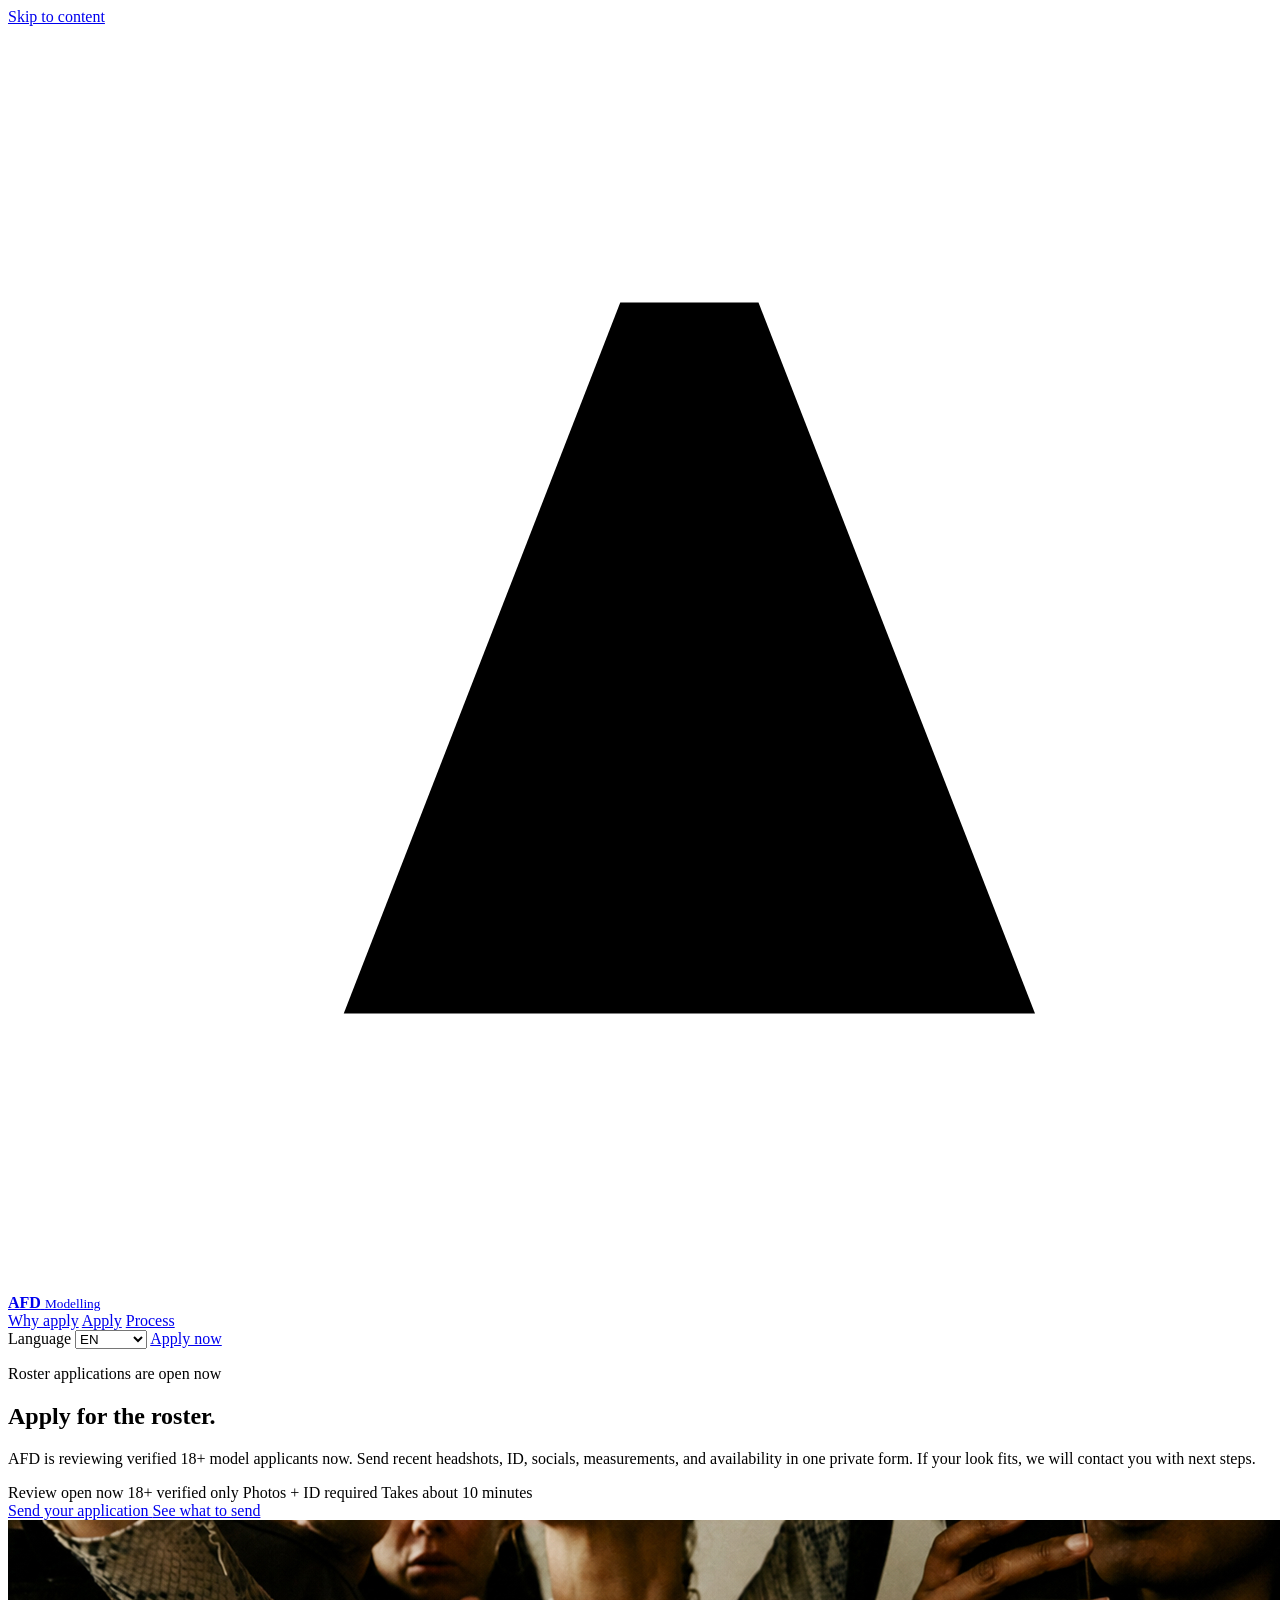
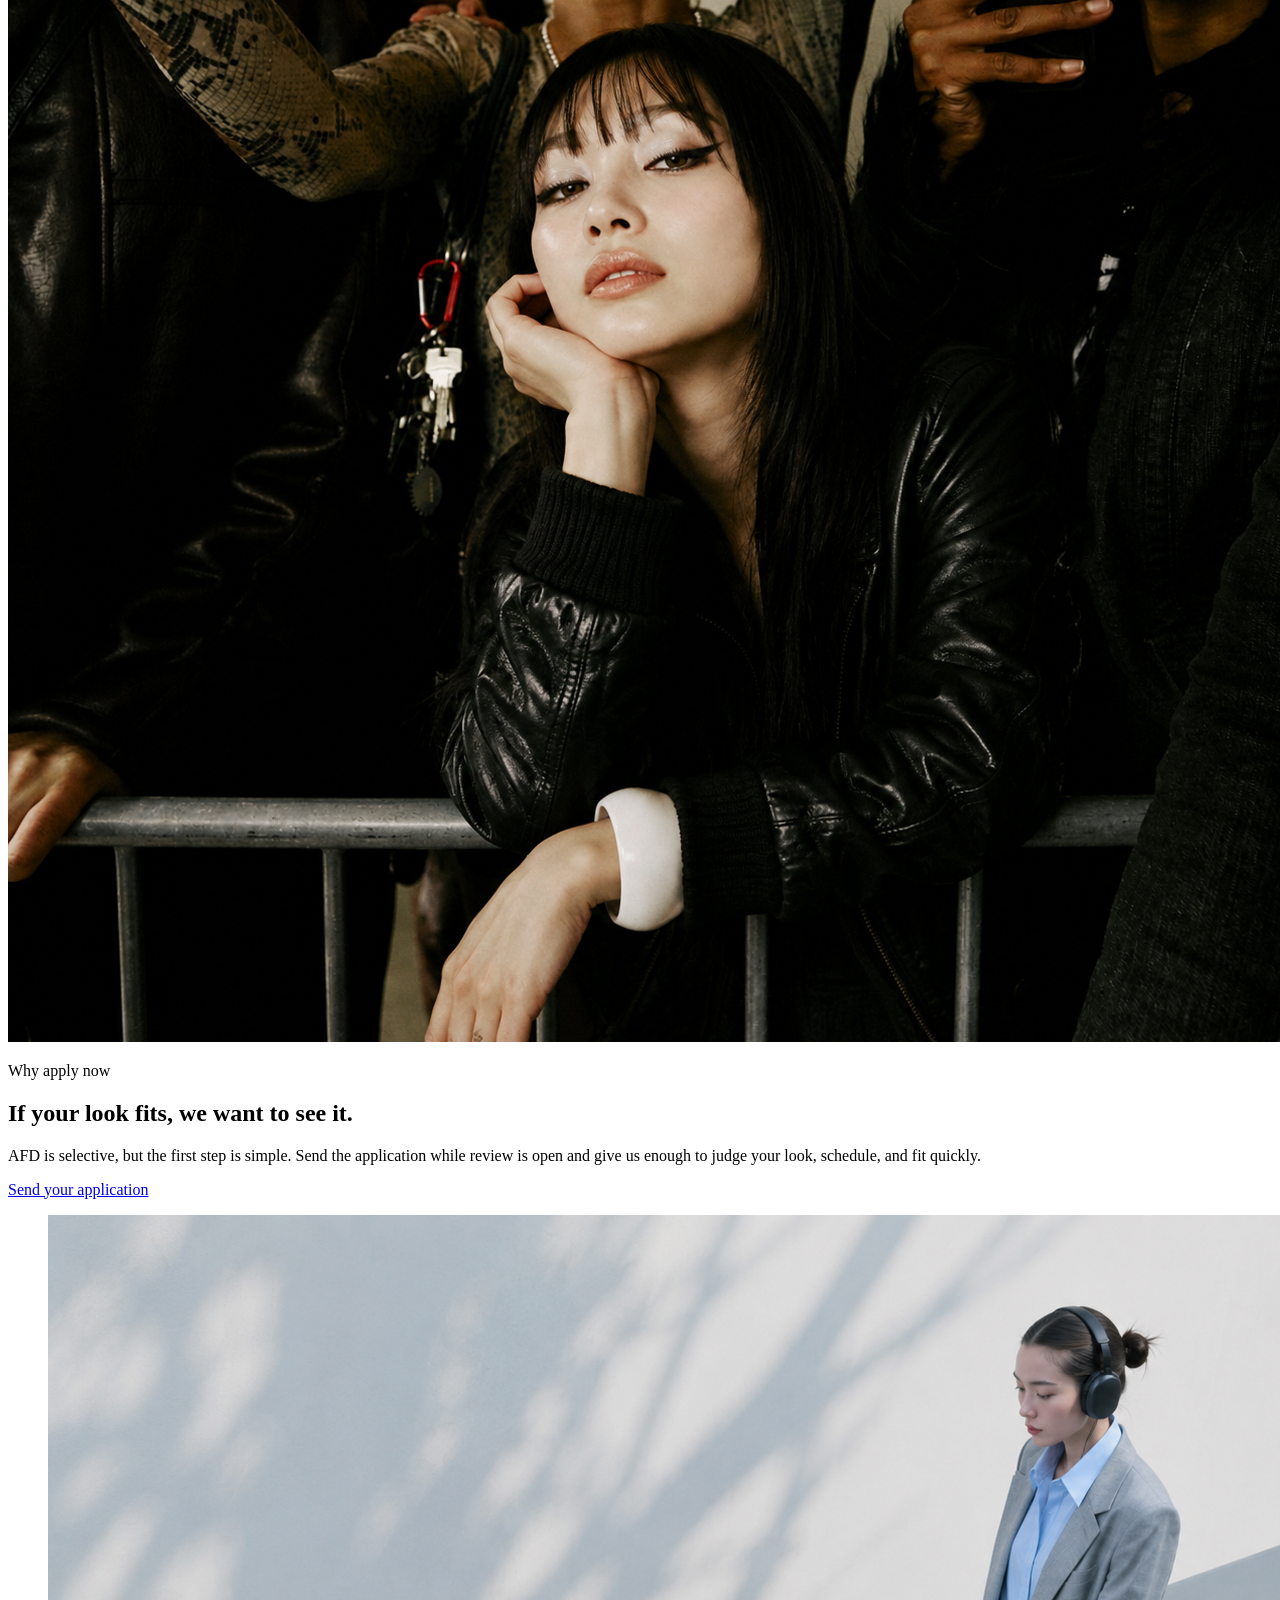
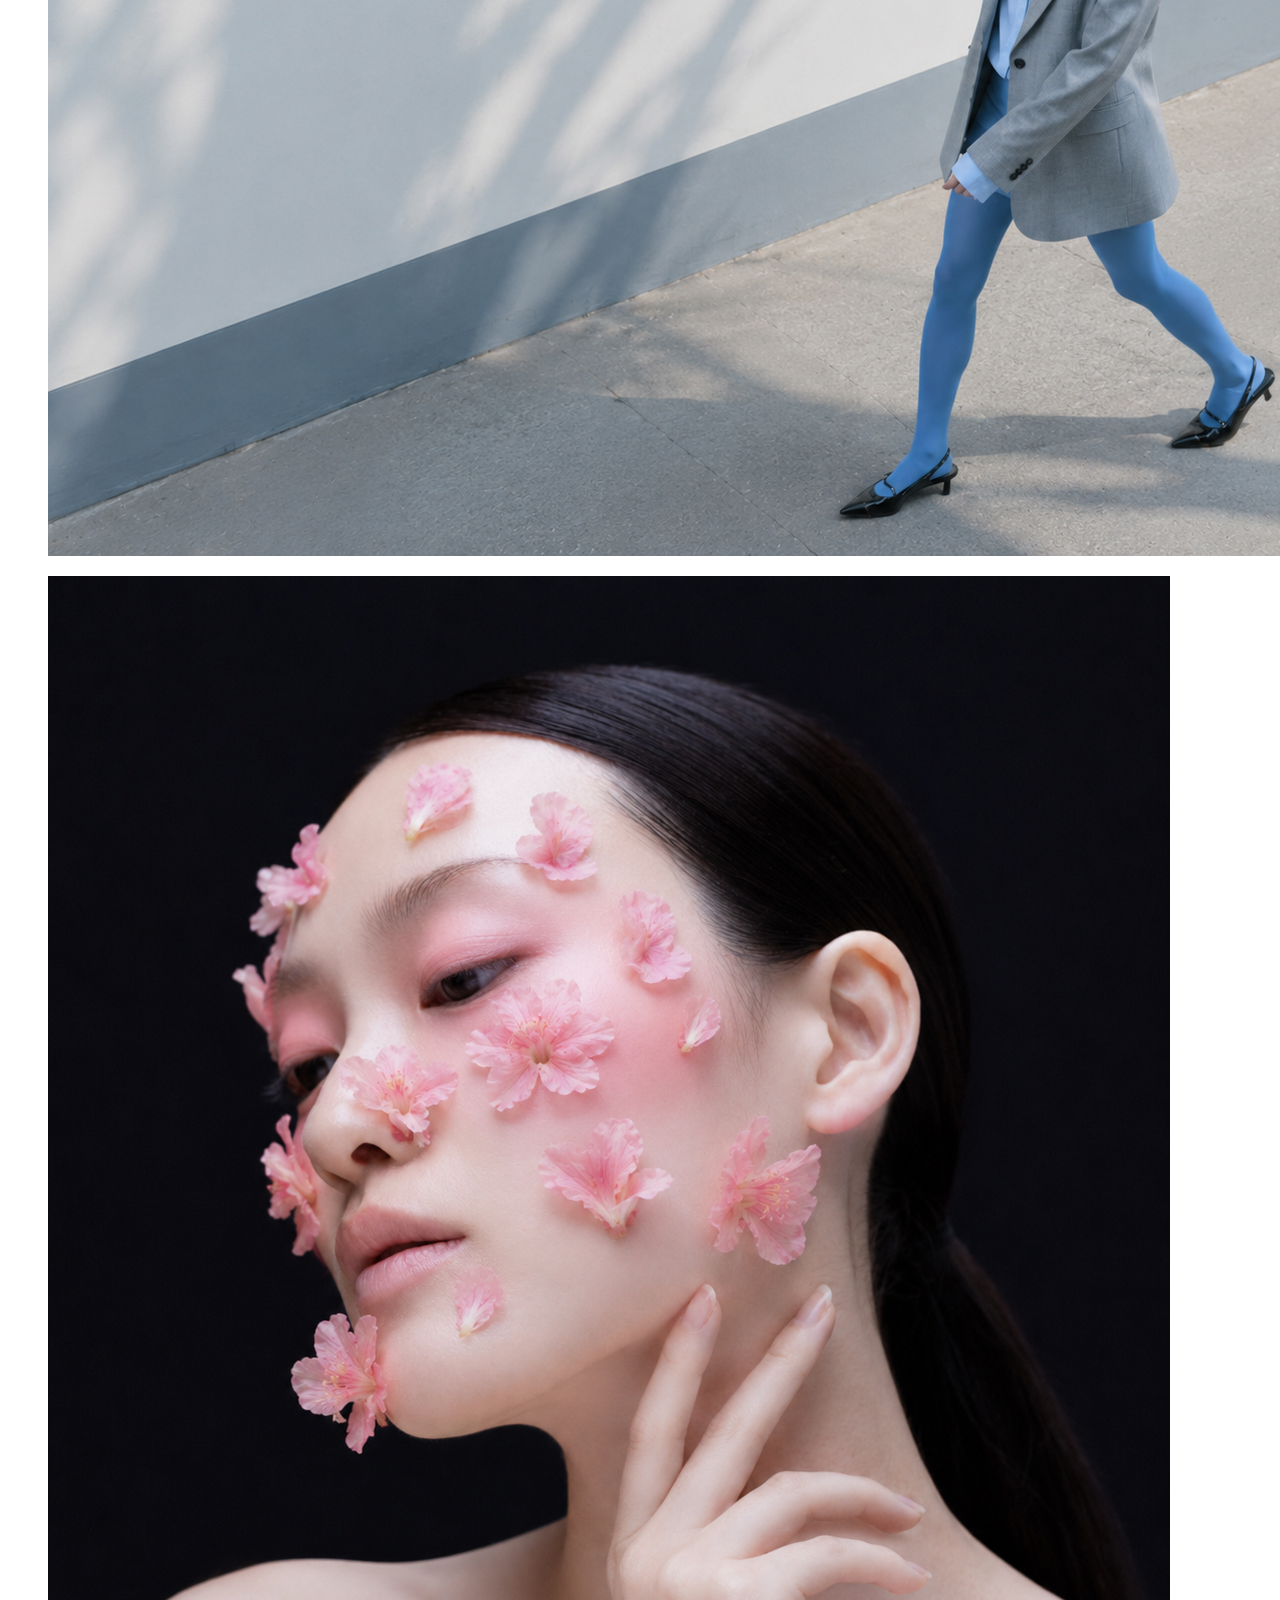
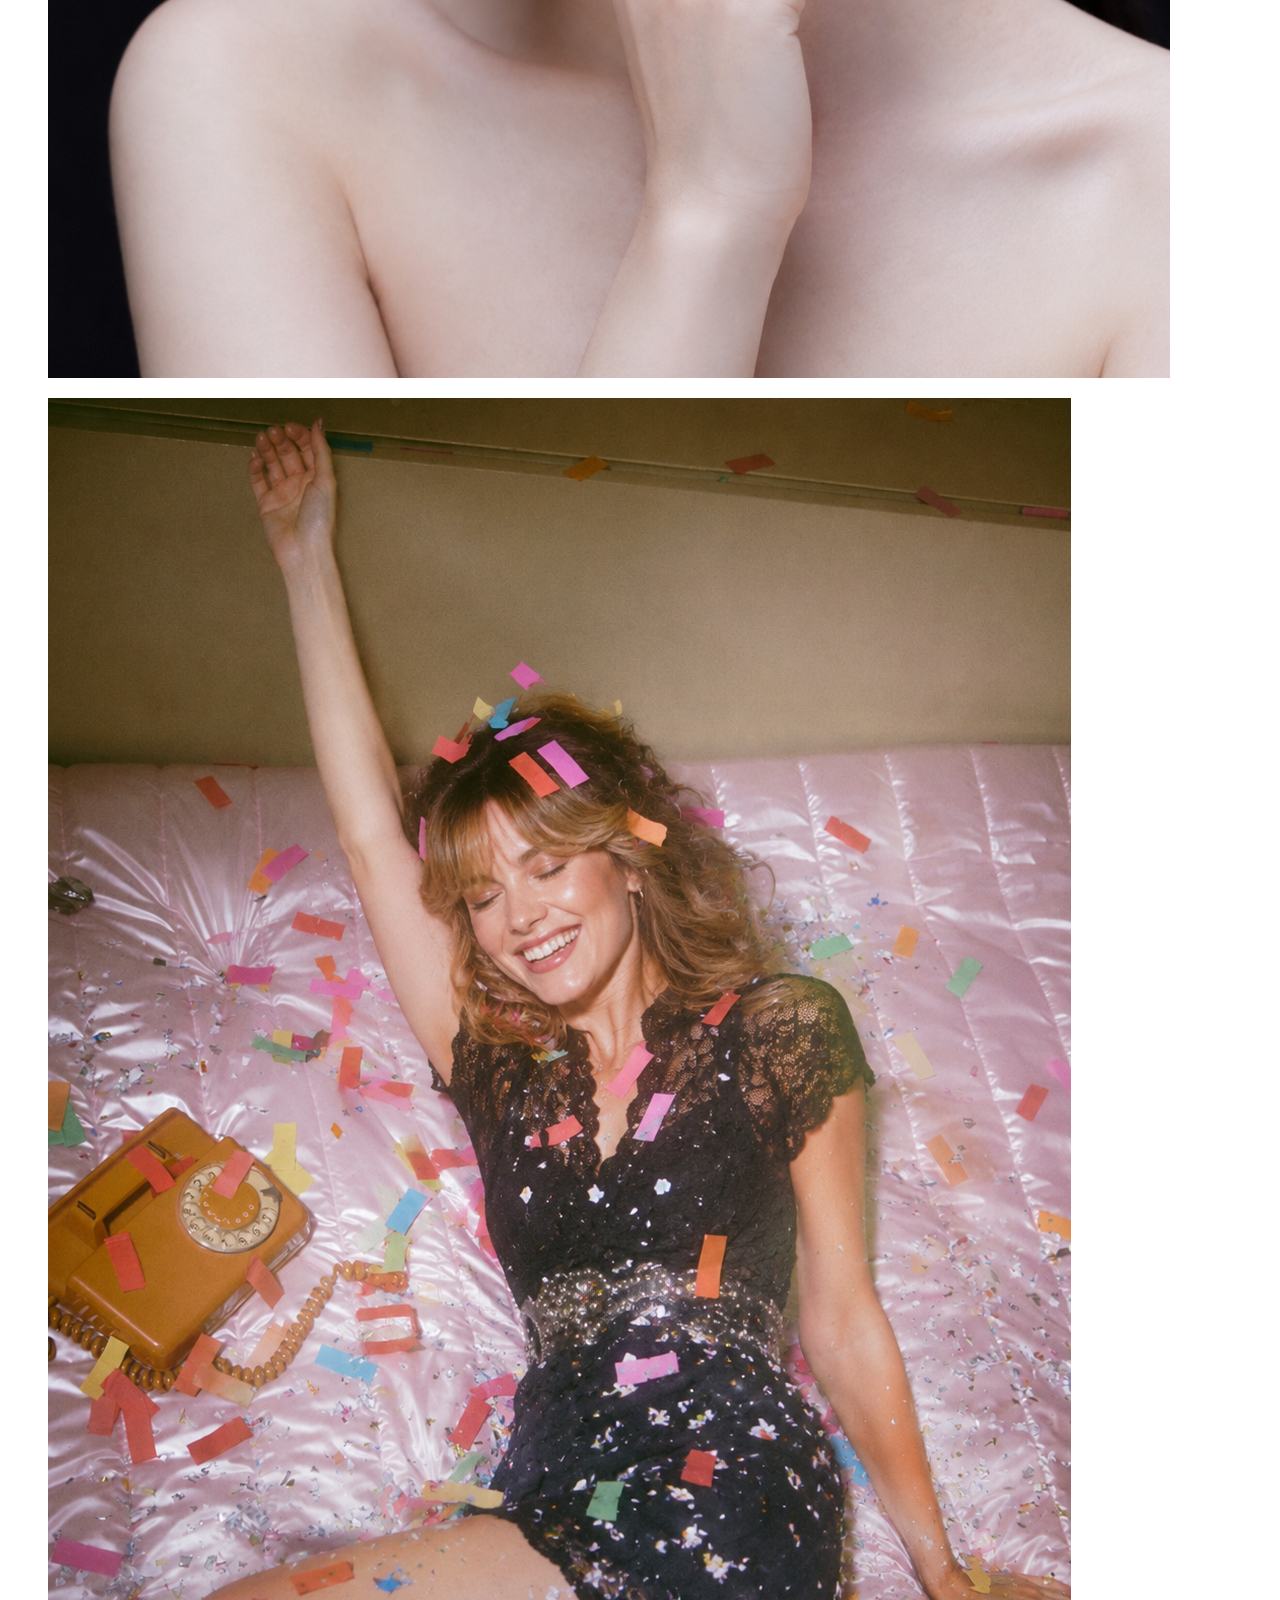
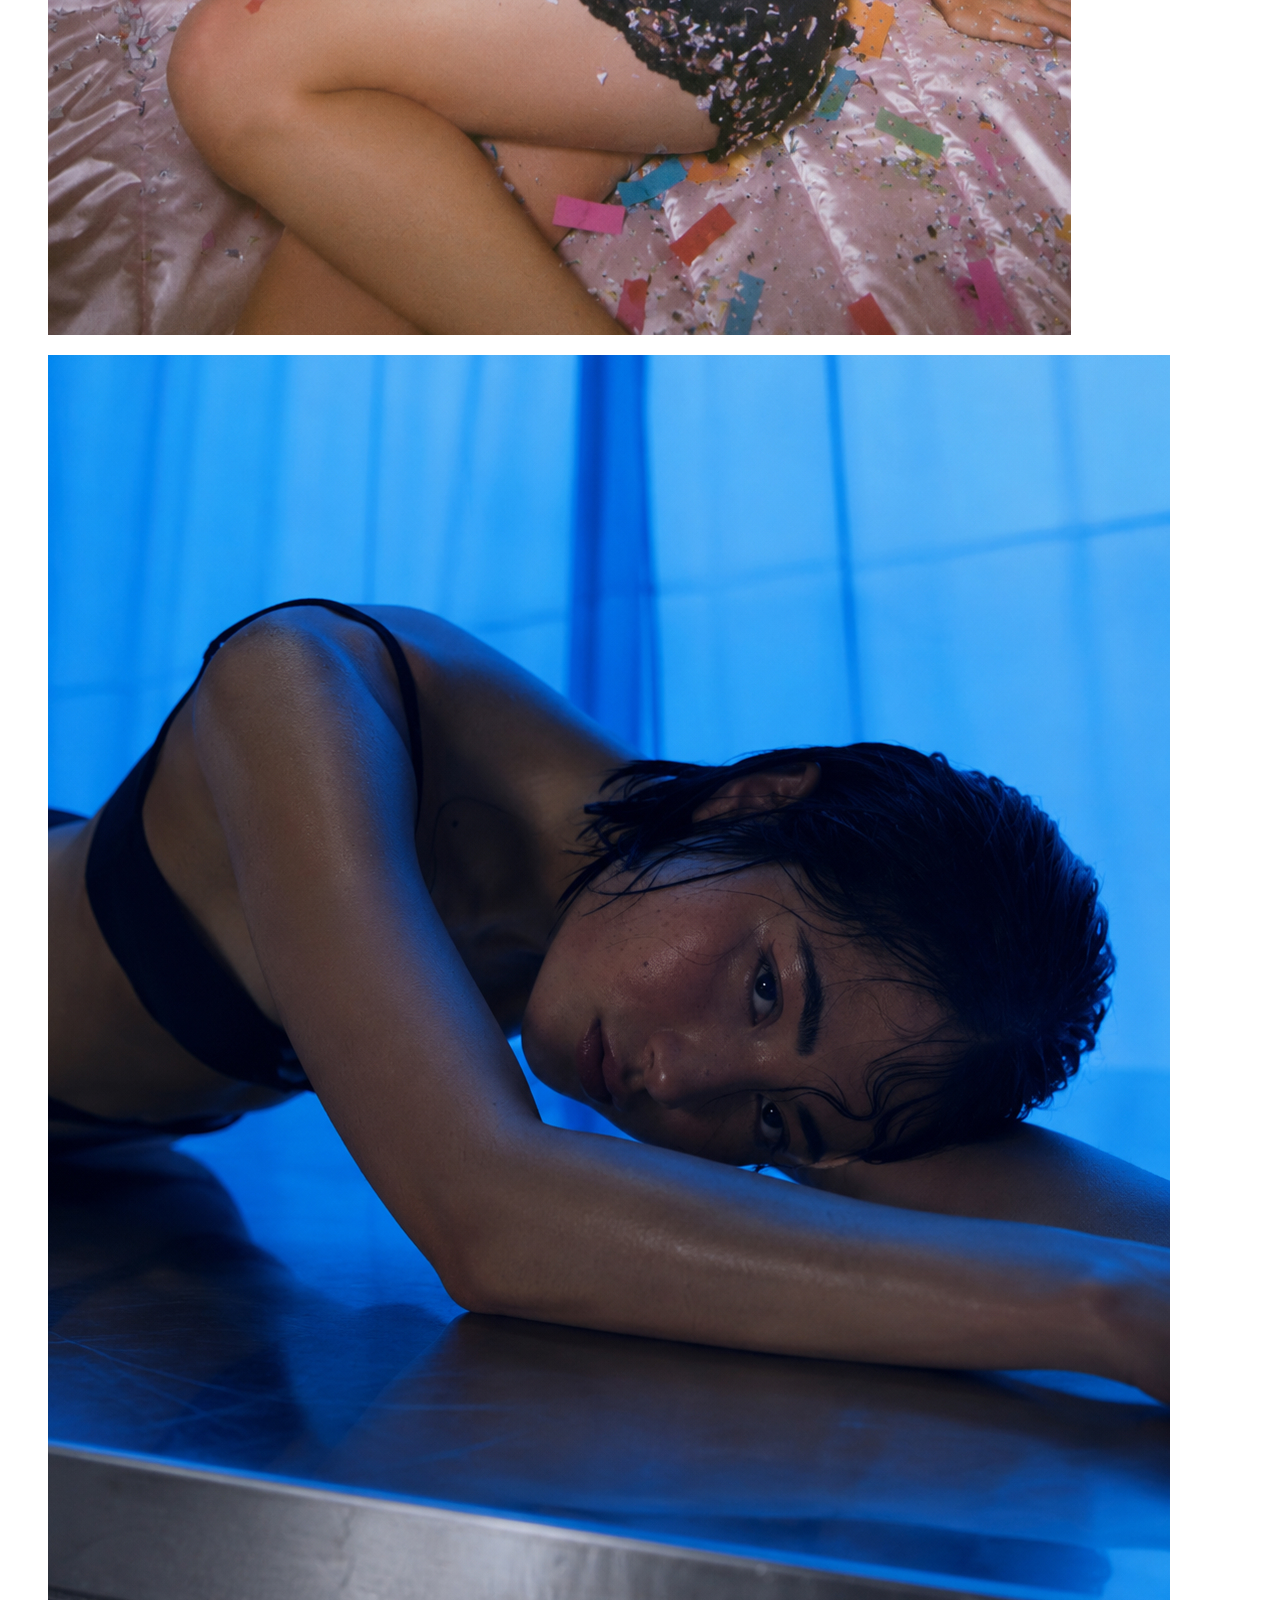
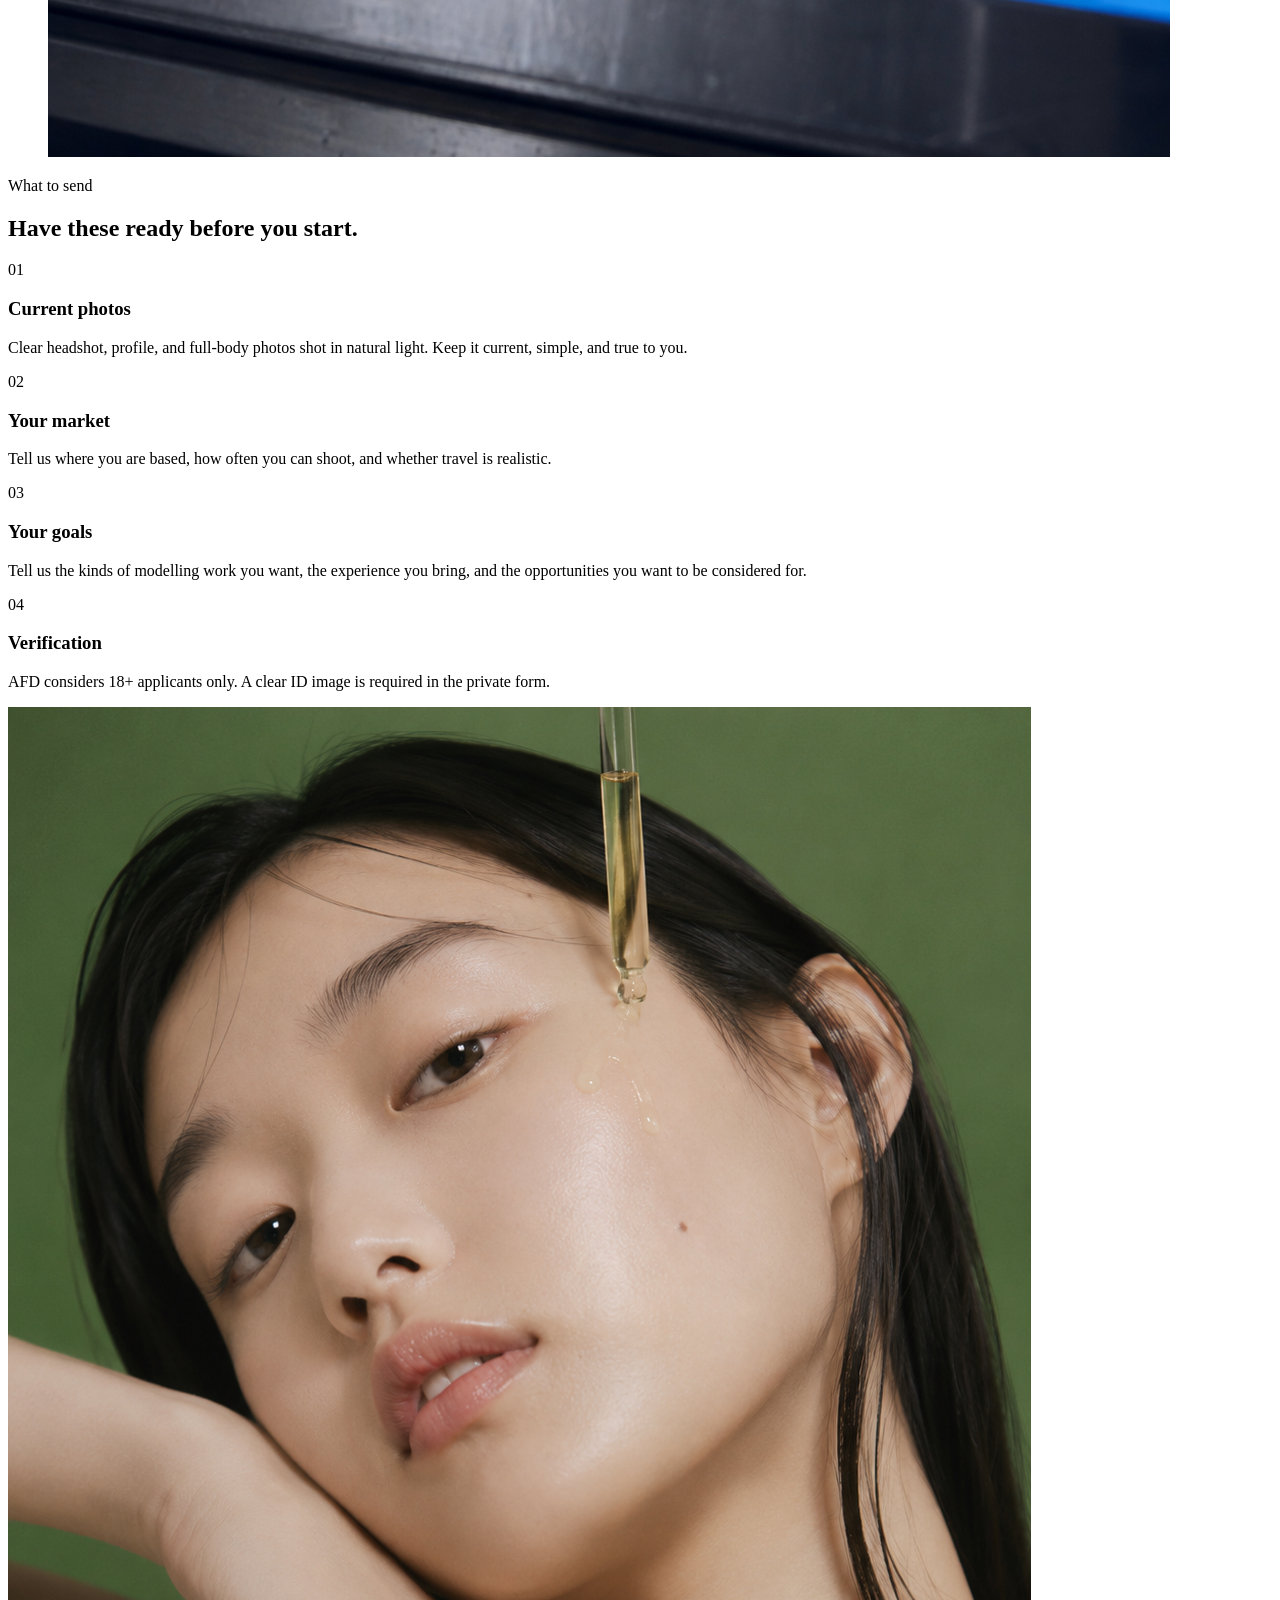
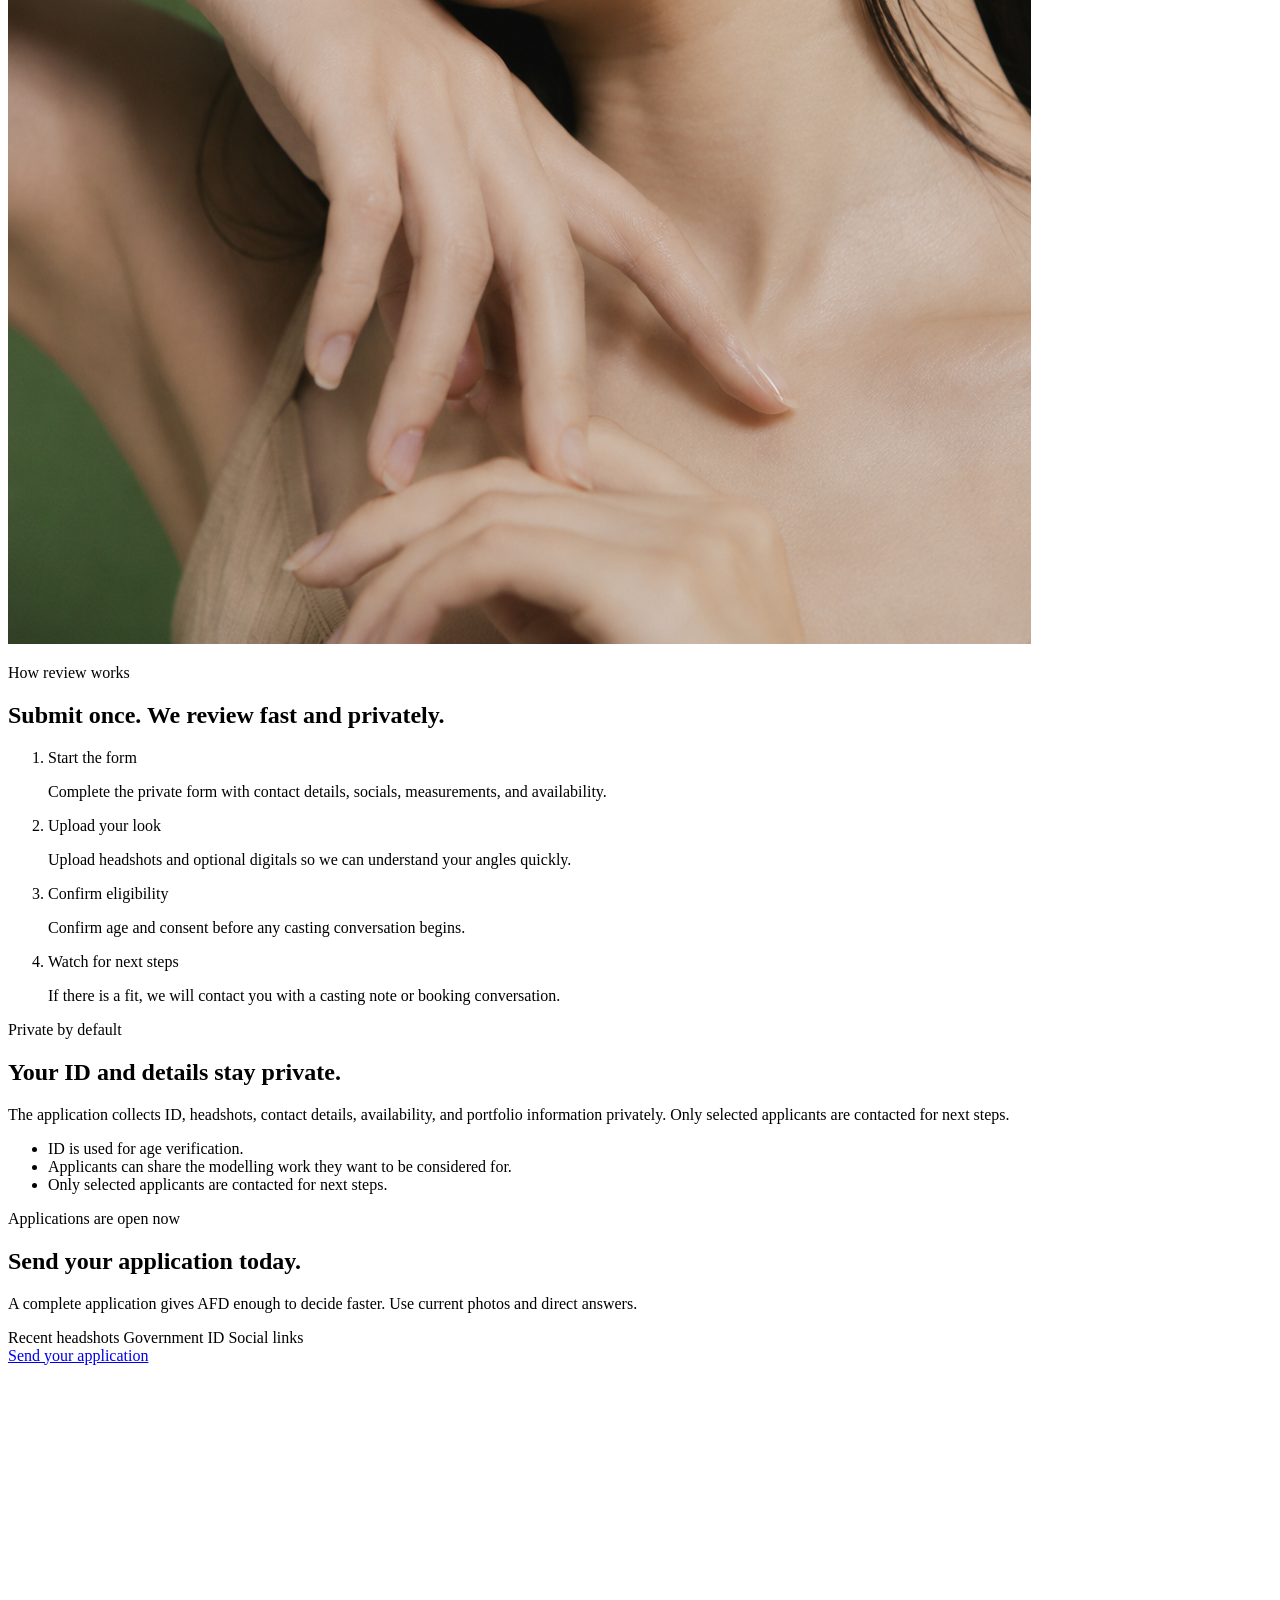
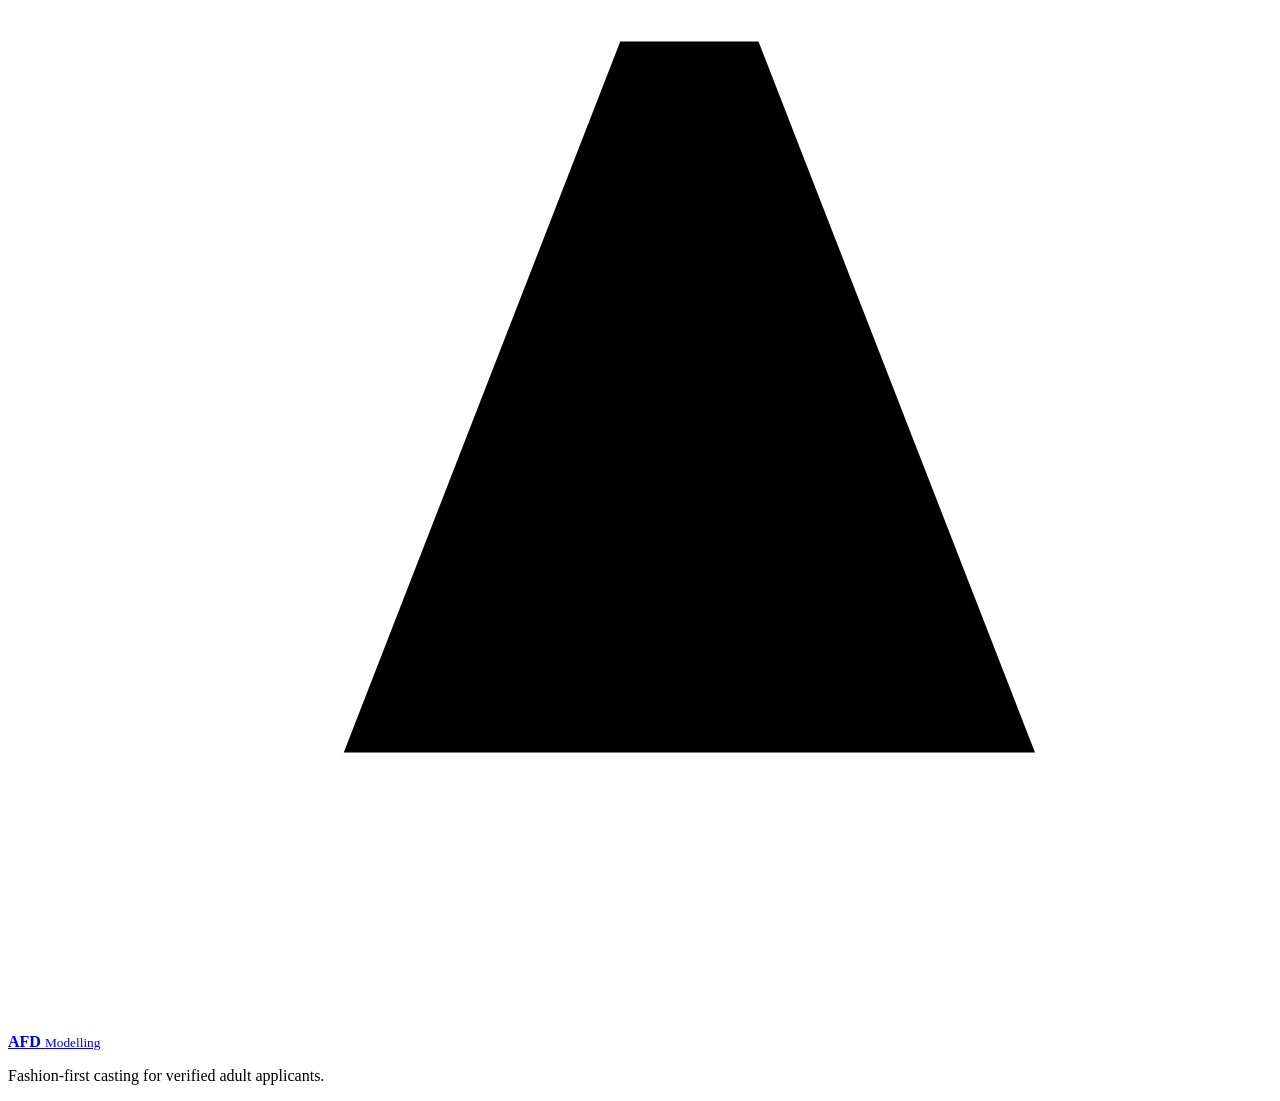
==== index.html @ efc9f982 "Add index.html" ====
<!doctype html>
<html lang="en">
  <head>
    <meta charset="utf-8" />
    <meta name="viewport" content="width=device-width, initial-scale=1" />
    <title>AFD Modelling | Apply Now</title>
    <meta
      name="description"
      content="Apply to AFD Modelling while roster review is open for verified 18+ model applicants."
    />
    <meta property="og:title" content="AFD Modelling | Apply Now" />
    <meta
      property="og:description"
      content="Send recent photos, ID verification, socials, measurements, and availability in one private application."
    />
    <meta property="og:type" content="website" />
    <link rel="preconnect" href="https://fonts.googleapis.com" />
    <link rel="preconnect" href="https://fonts.gstatic.com" crossorigin />
    <link
      href="https://fonts.googleapis.com/css2?family=Bodoni+Moda:opsz,wght@6..96,500;6..96,600&family=Manrope:wght@400;500;600;700&display=swap"
      rel="stylesheet"
    />
    <link rel="stylesheet" href="styles.css?v=no-language-flag" />
  </head>
  <body>
    <a class="skip-link" href="#main" data-i18n="skip">Skip to content</a>

    <header class="site-header" aria-label="Primary navigation" data-i18n-attr="aria-label:ariaPrimary">
      <nav class="nav-shell">
        <a class="brand" href="#main" aria-label="AFD Modelling home" data-i18n-attr="aria-label:ariaHome">
          <svg class="brand-mark" viewBox="0 0 64 64" aria-hidden="true">
            <path d="M17 50 31 14h7l14 36" />
            <path d="M24 34h21" />
            <path d="M15 55h39" />
          </svg>
          <span>
            <strong>AFD</strong>
            <small>Modelling</small>
          </span>
        </a>

        <div class="nav-links" aria-label="Page sections" data-i18n-attr="aria-label:ariaSections">
          <a href="#point-of-view" data-i18n="navPoint">Why apply</a>
          <a href="#standards" data-i18n="navStandards">Apply</a>
          <a href="#process" data-i18n="navProcess">Process</a>
        </div>

        <div class="nav-actions">
          <label class="language-control">
            <span data-i18n="languageLabel">Language</span>
            <select id="language-select" aria-label="Select language" data-i18n-attr="aria-label:languageAria">
              <option value="en">EN</option>
              <option value="th">ไทย</option>
              <option value="tl">Filipino</option>
              <option value="km">ខ្មែរ</option>
              <option value="es">Español</option>
              <option value="ru">Русский</option>
            </select>
          </label>
          <a class="nav-cta apply-link" href="#" target="_blank" rel="noopener" data-i18n="navApply">Apply now</a>
        </div>
      </nav>
    </header>

    <main id="main">
      <section class="hero" aria-labelledby="hero-title">
        <div class="hero-copy reveal">
          <p class="kicker" data-i18n="heroKicker">Roster applications are open now</p>
          <h1 id="hero-title" data-i18n="heroTitle">Apply for the roster.</h1>
          <p class="hero-text" data-i18n="heroText">
            AFD is reviewing verified 18+ model applicants now. Send recent headshots, ID, socials, measurements,
            and availability in one private form. If your look fits, we will contact you with next steps.
          </p>

          <div class="hero-facts" aria-label="Application basics" data-i18n-attr="aria-label:ariaBasics">
            <span data-i18n="heroFactOne">Review open now</span>
            <span data-i18n="heroFactTwo">18+ verified only</span>
            <span data-i18n="heroFactThree">Photos + ID required</span>
            <span data-i18n="heroFactFour">Takes about 10 minutes</span>
          </div>

          <div class="hero-actions">
            <a class="button apply-link" href="#" target="_blank" rel="noopener" data-i18n="applyModel">
              Send your application
            </a>
            <a class="text-link" href="#standards" data-i18n="reviewStandards">See what to send</a>
          </div>
        </div>

        <div class="hero-media reveal" aria-label="AFD Modelling editorial preview" data-i18n-attr="aria-label:ariaPreview">
          <img src="image 4.jpg" alt="Editorial model portrait in a dark backstage casting environment" data-i18n-attr="alt:altHero" />
        </div>
      </section>

      <section id="point-of-view" class="point-of-view" aria-labelledby="pov-title">
        <div class="pov-copy reveal">
          <p class="kicker" data-i18n="povKicker">Why apply now</p>
          <h2 id="pov-title" data-i18n="povTitle">If your look fits, we want to see it.</h2>
          <p data-i18n="povText">
            AFD is selective, but the first step is simple. Send the application while review is open and give us
            enough to judge your look, schedule, and fit quickly.
          </p>
          <a class="text-link apply-link" href="#" target="_blank" rel="noopener" data-i18n="povLink">Send your application</a>
        </div>

        <div class="image-strip reveal" aria-label="AFD Modelling image direction" data-i18n-attr="aria-label:ariaImageDirection">
          <figure>
            <img src="image 1.jpg" alt="Model walking through a minimal architectural setting" data-i18n-attr="alt:altImageOne" />
          </figure>
          <figure>
            <img src="image 2.jpg" alt="Beauty portrait with soft floral styling" data-i18n-attr="alt:altImageTwo" />
          </figure>
          <figure>
            <img src="image 3.jpg" alt="Model styled on a satin set with editorial lighting" data-i18n-attr="alt:altImageThree" />
          </figure>
          <figure>
            <img src="image 5.jpg" alt="Blue-lit editorial model portrait on a reflective set" data-i18n-attr="alt:altImageFour" />
          </figure>
        </div>
      </section>

      <section id="standards" class="split-section" aria-labelledby="standards-title">
        <div class="section-copy reveal">
          <p class="kicker" data-i18n="standardsKicker">What to send</p>
          <h2 id="standards-title" data-i18n="standardsTitle">Have these ready before you start.</h2>
        </div>

        <div class="row-list">
          <article class="info-row reveal">
            <span>01</span>
            <div>
              <h3 data-i18n="standardOneTitle">Current photos</h3>
              <p data-i18n="standardOneText">Clear headshot, profile, and full-body photos shot in natural light. Keep it current, simple, and true to you.</p>
            </div>
          </article>
          <article class="info-row reveal">
            <span>02</span>
            <div>
              <h3 data-i18n="standardTwoTitle">Your market</h3>
              <p data-i18n="standardTwoText">Tell us where you are based, how often you can shoot, and whether travel is realistic.</p>
            </div>
          </article>
          <article class="info-row reveal">
            <span>03</span>
            <div>
              <h3 data-i18n="standardThreeTitle">Your goals</h3>
              <p data-i18n="standardThreeText">Tell us the kinds of modelling work you want, the experience you bring, and the opportunities you want to be considered for.</p>
            </div>
          </article>
          <article class="info-row reveal">
            <span>04</span>
            <div>
              <h3 data-i18n="standardFourTitle">Verification</h3>
              <p data-i18n="standardFourText">AFD considers 18+ applicants only. A clear ID image is required in the private form.</p>
            </div>
          </article>
        </div>
      </section>

      <section id="process" class="process" aria-labelledby="process-title">
        <div class="process-image reveal">
          <img src="image 6.jpg" alt="Close beauty portrait with green backdrop and skincare styling" data-i18n-attr="alt:altProcess" />
        </div>

        <div class="process-content reveal">
          <p class="kicker" data-i18n="processKicker">How review works</p>
          <h2 id="process-title" data-i18n="processTitle">Submit once. We review fast and privately.</h2>
          <ol class="steps" aria-label="Application process steps" data-i18n-attr="aria-label:ariaSteps">
            <li>
              <span data-i18n="stepOneTitle">Start the form</span>
              <p data-i18n="stepOneText">Complete the private form with contact details, socials, measurements, and availability.</p>
            </li>
            <li>
              <span data-i18n="stepTwoTitle">Upload your look</span>
              <p data-i18n="stepTwoText">Upload headshots and optional digitals so we can understand your angles quickly.</p>
            </li>
            <li>
              <span data-i18n="stepThreeTitle">Confirm eligibility</span>
              <p data-i18n="stepThreeText">Confirm age and consent before any casting conversation begins.</p>
            </li>
            <li>
              <span data-i18n="stepFourTitle">Watch for next steps</span>
              <p data-i18n="stepFourText">If there is a fit, we will contact you with a casting note or booking conversation.</p>
            </li>
          </ol>
        </div>
      </section>

      <section id="privacy" class="split-section privacy" aria-labelledby="privacy-title">
        <div class="section-copy reveal">
          <p class="kicker" data-i18n="privacyKicker">Private by default</p>
          <h2 id="privacy-title" data-i18n="privacyTitle">Your ID and details stay private.</h2>
        </div>

        <div class="privacy-note reveal">
          <p data-i18n="privacyText">
            The application collects ID, headshots, contact details, availability, and portfolio information privately.
            Only selected applicants are contacted for next steps.
          </p>
          <ul>
            <li data-i18n="privacyOne">ID is used for age verification.</li>
            <li data-i18n="privacyTwo">Applicants can share the modelling work they want to be considered for.</li>
            <li data-i18n="privacyThree">Only selected applicants are contacted for next steps.</li>
          </ul>
        </div>
      </section>

      <section class="final-cta reveal" aria-labelledby="cta-title">
        <p class="kicker" data-i18n="ctaKicker">Applications are open now</p>
        <h2 id="cta-title" data-i18n="ctaTitle">Send your application today.</h2>
        <p data-i18n="ctaText">A complete application gives AFD enough to decide faster. Use current photos and direct answers.</p>
        <div class="cta-requirements" aria-label="Application checklist" data-i18n-attr="aria-label:ariaChecklist">
          <span data-i18n="ctaReqOne">Recent headshots</span>
          <span data-i18n="ctaReqTwo">Government ID</span>
          <span data-i18n="ctaReqThree">Social links</span>
        </div>
        <a class="button apply-link" href="#" target="_blank" rel="noopener" data-i18n="applyModel">Send your application</a>
      </section>
    </main>

    <footer class="site-footer">
      <a class="brand footer-brand" href="#main" aria-label="AFD Modelling home" data-i18n-attr="aria-label:ariaHome">
        <svg class="brand-mark" viewBox="0 0 64 64" aria-hidden="true">
          <path d="M17 50 31 14h7l14 36" />
          <path d="M24 34h21" />
          <path d="M15 55h39" />
        </svg>
        <span>
          <strong>AFD</strong>
          <small>Modelling</small>
        </span>
      </a>
      <p data-i18n="footerText">Fashion-first casting for verified adult applicants.</p>
    </footer>

    <script src="script.js?v=no-language-flag"></script>
  </body>
</html>
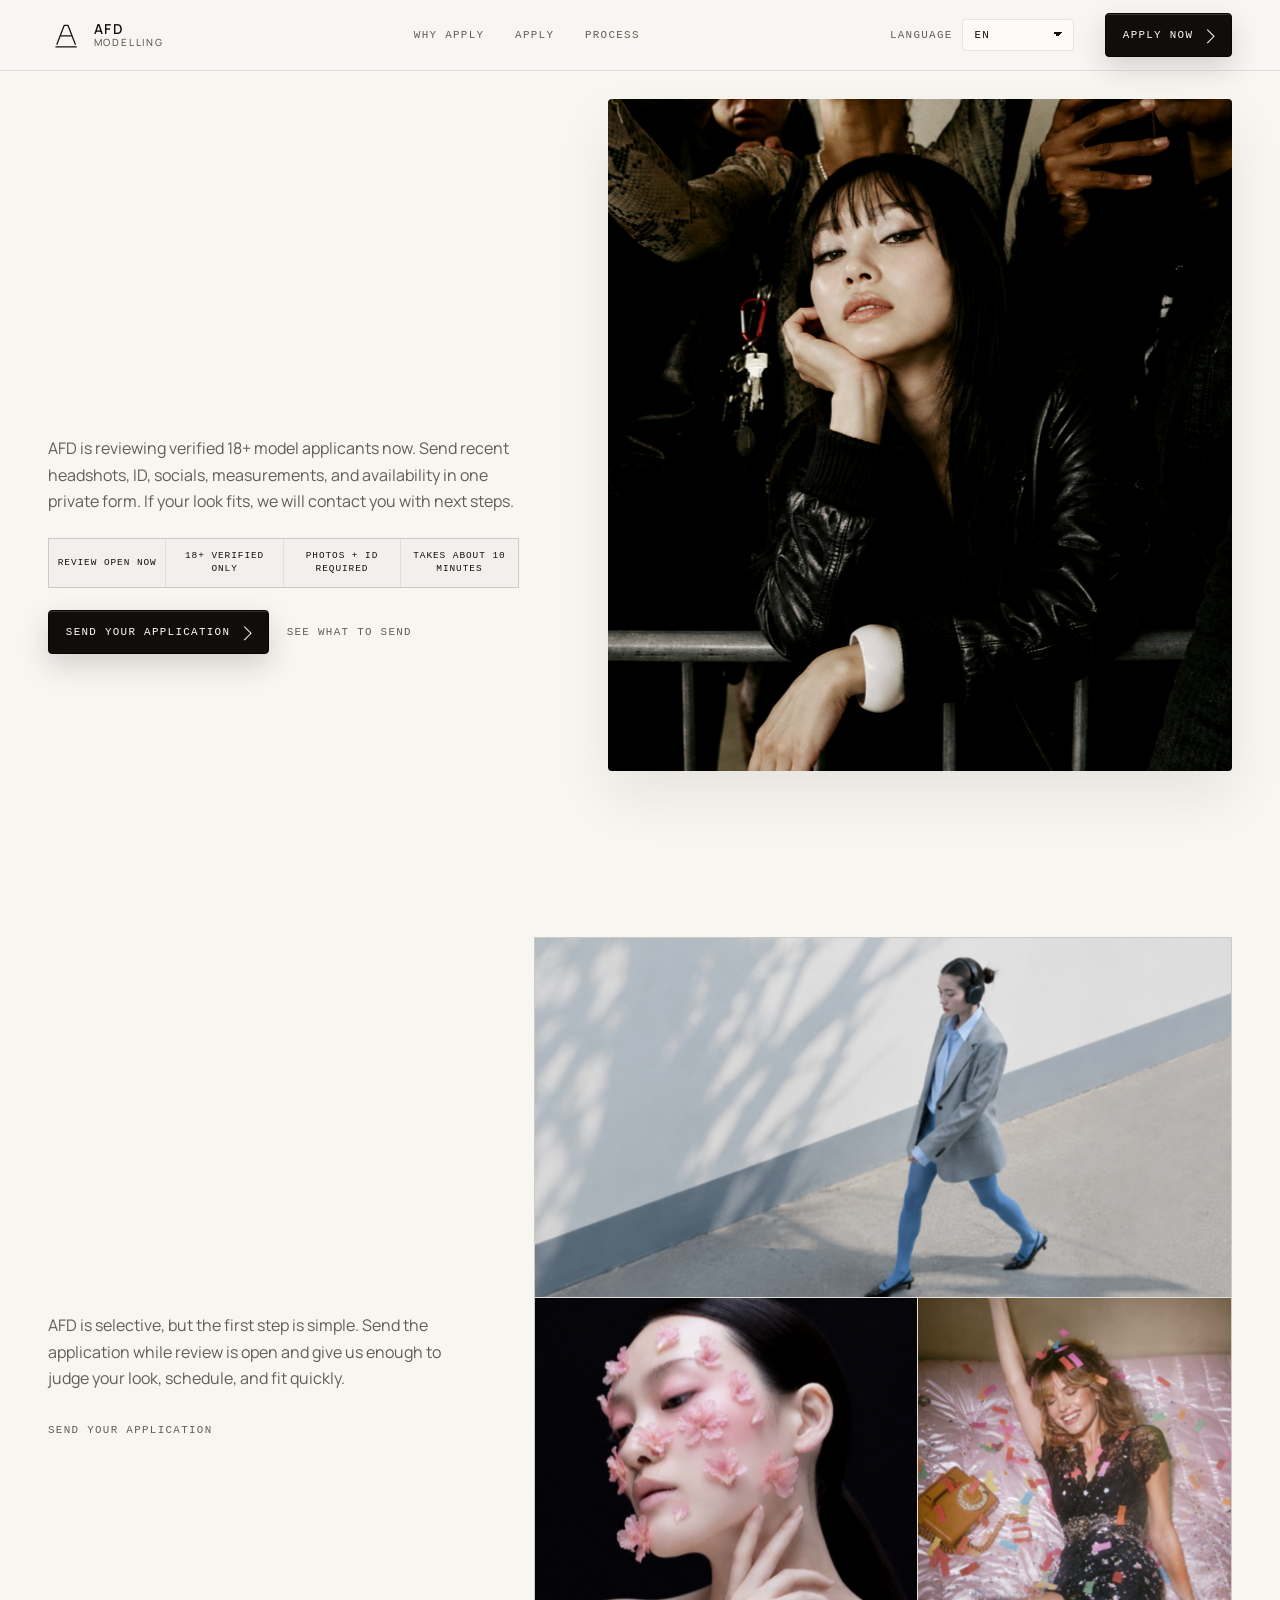
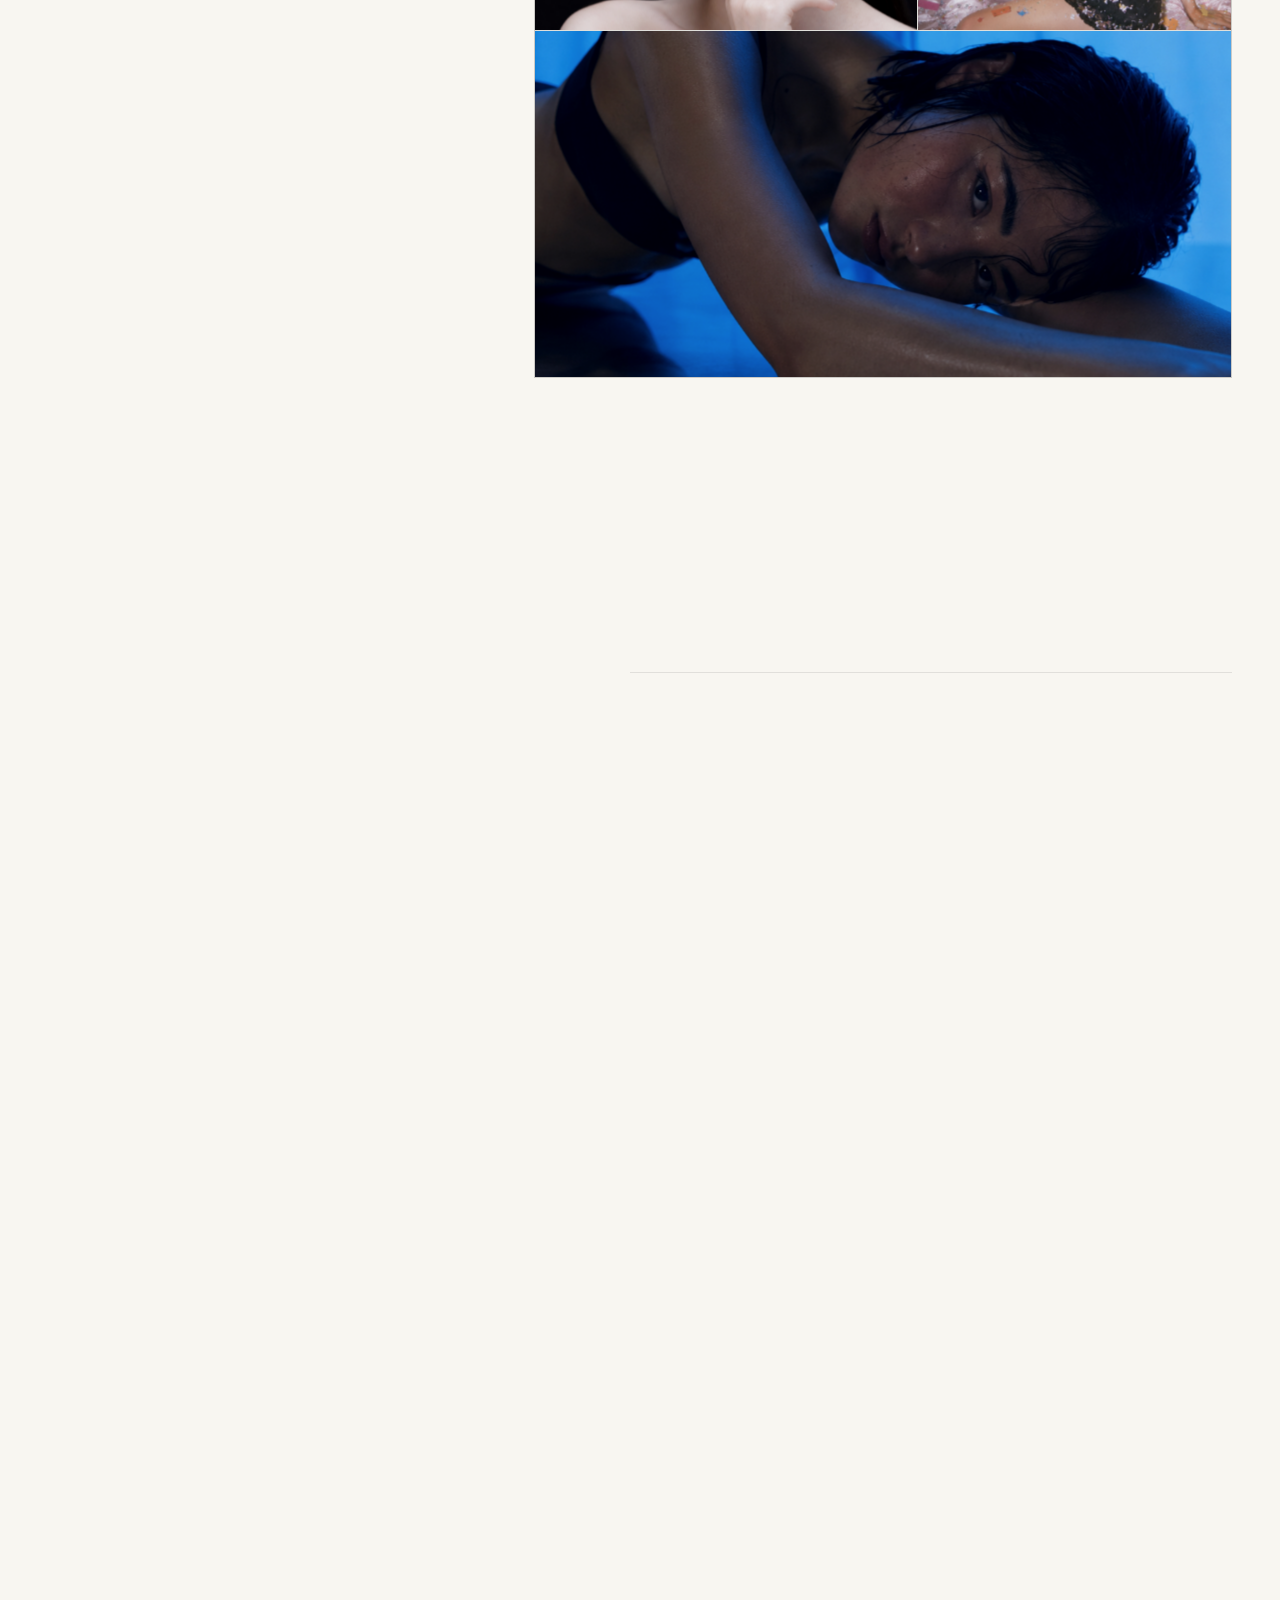
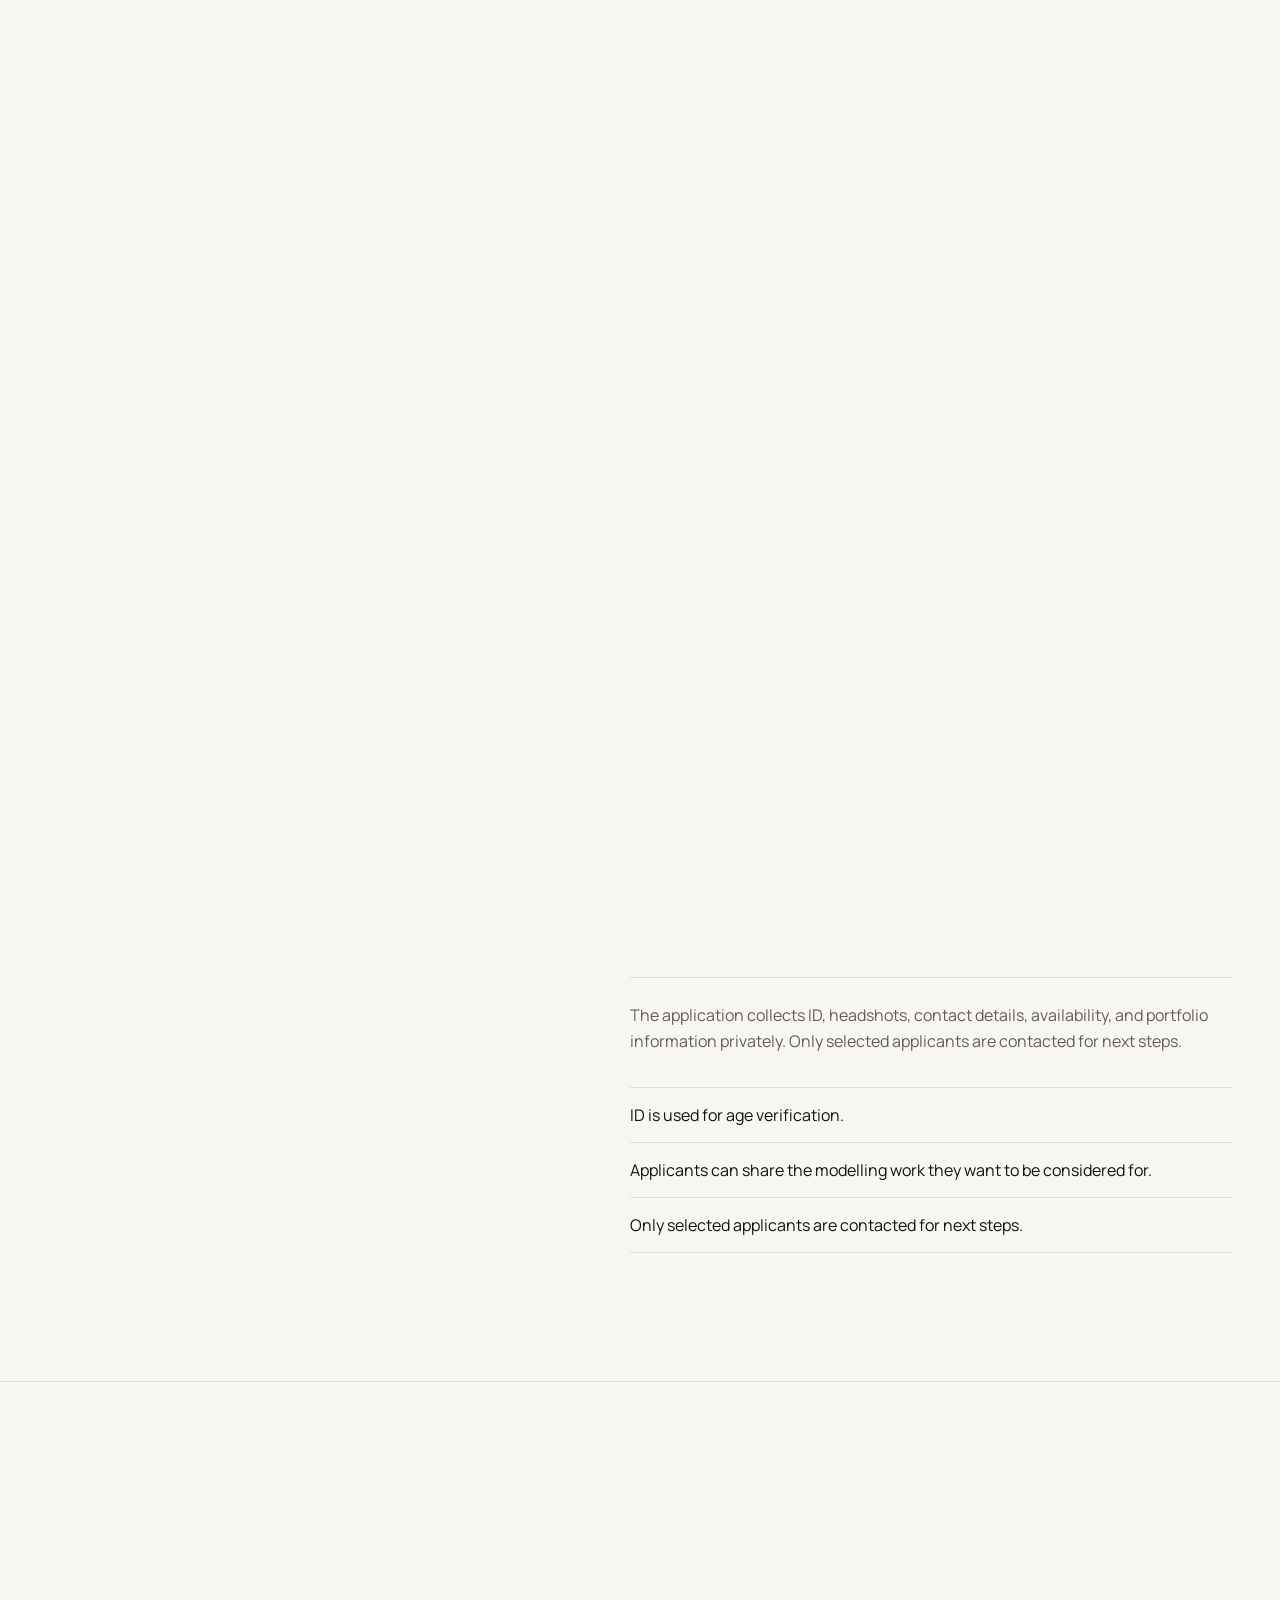
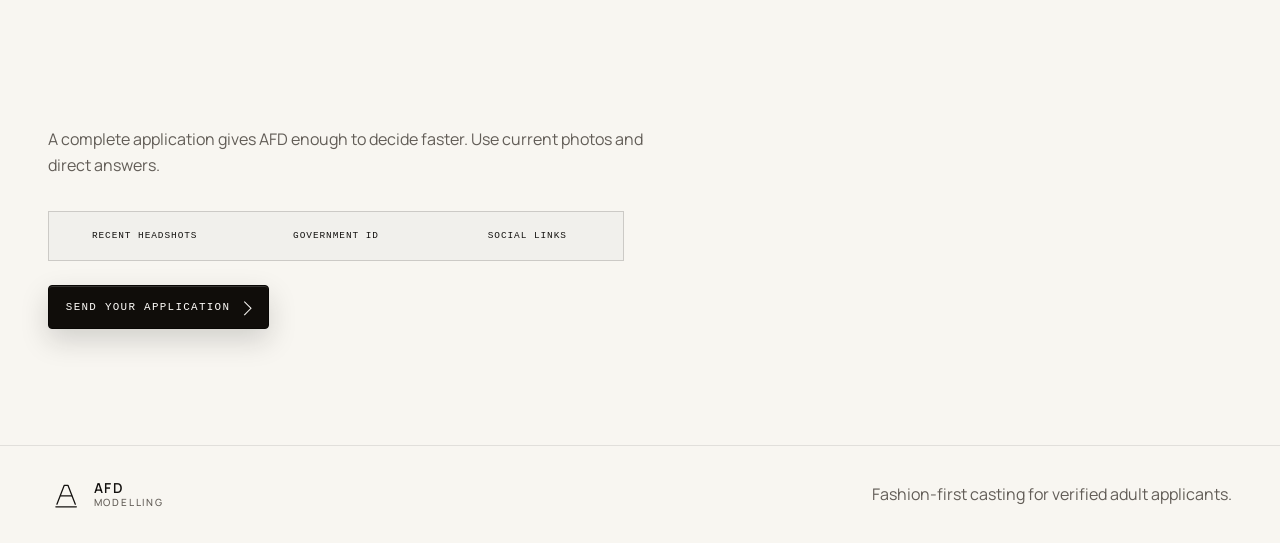
==== commit e28f0d8c: "Add live application form link" ====
--- a/index.html
+++ b/index.html
@@ -233,6 +233,6 @@
       <p data-i18n="footerText">Fashion-first casting for verified adult applicants.</p>
     </footer>
 
-    <script src="script.js?v=no-language-flag"></script>
+    <script src="script.js?v=cta-form-link"></script>
   </body>
 </html>
--- a/styles.css
+++ b/styles.css
@@ -0,0 +1,1149 @@
+:root {
+  --canvas: oklch(0.972 0.007 86);
+  --paper: oklch(0.995 0.004 86);
+  --ink: oklch(0.18 0.006 70);
+  --muted: oklch(0.48 0.011 72);
+  --soft: oklch(0.9 0.012 82);
+  --line: rgba(22, 22, 22, 0.1);
+  --accent: oklch(0.55 0.04 57);
+  --serif: "Bodoni Moda", Didot, "Bodoni 72", Georgia, serif;
+  --sans: "Manrope", ui-sans-serif, system-ui, -apple-system, BlinkMacSystemFont, "Segoe UI", sans-serif;
+  --mono: "SF Mono", "JetBrains Mono", ui-monospace, monospace;
+  --ease: cubic-bezier(0.16, 1, 0.3, 1);
+}
+
+* {
+  box-sizing: border-box;
+}
+
+html {
+  overflow-x: clip;
+  scroll-behavior: smooth;
+}
+
+body {
+  min-width: 320px;
+  margin: 0;
+  overflow-x: clip;
+  background: var(--canvas);
+  color: var(--ink);
+  font-family: var(--sans);
+  letter-spacing: 0;
+}
+
+a {
+  color: inherit;
+  text-decoration: none;
+}
+
+img {
+  display: block;
+  width: 100%;
+  height: 100%;
+  object-fit: cover;
+}
+
+svg {
+  display: block;
+}
+
+.skip-link {
+  position: fixed;
+  top: 1rem;
+  left: 1rem;
+  z-index: 40;
+  transform: translateY(-150%);
+  border: 1px solid var(--line);
+  border-radius: 4px;
+  background: var(--paper);
+  color: var(--ink);
+  padding: 0.75rem 1rem;
+  transition: transform 240ms var(--ease);
+}
+
+.skip-link:focus {
+  transform: translateY(0);
+}
+
+.site-header {
+  position: sticky;
+  top: 0;
+  z-index: 15;
+  border-bottom: 1px solid var(--line);
+  background: rgba(248, 247, 243, 0.9);
+  backdrop-filter: blur(16px);
+  transition:
+    background-color 420ms var(--ease),
+    border-color 420ms var(--ease),
+    box-shadow 420ms var(--ease);
+}
+
+.site-header.is-scrolled {
+  border-bottom-color: rgba(22, 22, 22, 0.16);
+  background: rgba(248, 247, 243, 0.96);
+  box-shadow: 0 0.75rem 2rem rgba(22, 22, 22, 0.055);
+}
+
+.nav-shell {
+  display: grid;
+  grid-template-columns: auto 1fr auto;
+  gap: clamp(1rem, 3vw, 2.5rem);
+  align-items: center;
+  width: min(1440px, 100%);
+  margin: 0 auto;
+  padding: 0.8rem clamp(1rem, 4vw, 3rem);
+}
+
+.brand {
+  display: inline-flex;
+  min-width: 0;
+  align-items: center;
+  gap: 0.75rem;
+  transition:
+    color 260ms var(--ease),
+    opacity 260ms var(--ease);
+}
+
+.brand-mark {
+  width: 2.1rem;
+  height: 2.1rem;
+  flex: 0 0 auto;
+  fill: none;
+  stroke: currentColor;
+  stroke-width: 2.4;
+  stroke-linecap: round;
+  stroke-linejoin: round;
+  transition: transform 360ms var(--ease);
+}
+
+.brand:hover .brand-mark,
+.brand:focus-visible .brand-mark {
+  transform: translateY(-1px);
+}
+
+.brand-mark path {
+  stroke-dasharray: 88;
+  stroke-dashoffset: 88;
+  animation: mark-draw 1150ms var(--ease) forwards;
+}
+
+.brand-mark path:nth-child(2) {
+  animation-delay: 120ms;
+}
+
+.brand-mark path:nth-child(3) {
+  animation-delay: 210ms;
+}
+
+.brand span {
+  display: grid;
+  line-height: 1;
+}
+
+.brand strong {
+  font-size: 0.86rem;
+  font-weight: 600;
+  letter-spacing: 0.12em;
+}
+
+.brand small {
+  margin-top: 0.18rem;
+  color: var(--muted);
+  font-size: 0.62rem;
+  font-weight: 500;
+  letter-spacing: 0.18em;
+  text-transform: uppercase;
+}
+
+.nav-links,
+.nav-actions {
+  display: flex;
+  align-items: center;
+  gap: clamp(1rem, 2.4vw, 2rem);
+}
+
+.nav-links {
+  justify-content: center;
+}
+
+.nav-links a,
+.nav-cta,
+.language-control span,
+.language-control select,
+.text-link,
+.button,
+.kicker,
+.info-row > span {
+  font-family: var(--mono);
+  font-size: 0.68rem;
+  font-weight: 500;
+  letter-spacing: 0.12em;
+  text-transform: uppercase;
+}
+
+.nav-links a,
+.text-link {
+  background-image: linear-gradient(currentColor, currentColor);
+  background-position: 0 100%;
+  background-repeat: no-repeat;
+  background-size: 0 1px;
+  color: var(--muted);
+  transition:
+    background-size 280ms var(--ease),
+    color 220ms var(--ease);
+}
+
+.nav-links a:hover,
+.nav-links a:focus-visible,
+.text-link:hover,
+.text-link:focus-visible {
+  background-size: 100% 1px;
+  color: var(--ink);
+}
+
+.nav-actions {
+  justify-content: end;
+}
+
+.language-control {
+  display: inline-flex;
+  align-items: center;
+  gap: 0.6rem;
+  color: var(--muted);
+}
+
+.language-control select {
+  min-width: 7rem;
+  border: 1px solid var(--line);
+  border-radius: 4px;
+  background: rgba(255, 255, 255, 0.58);
+  color: var(--ink);
+  padding: 0.55rem 1.85rem 0.55rem 0.7rem;
+  appearance: none;
+  background-image:
+    linear-gradient(45deg, transparent 50%, currentColor 50%),
+    linear-gradient(135deg, currentColor 50%, transparent 50%);
+  background-position:
+    calc(100% - 15px) 50%,
+    calc(100% - 10px) 50%;
+  background-size: 5px 5px, 5px 5px;
+  background-repeat: no-repeat;
+  transition:
+    background-color 240ms var(--ease),
+    border-color 240ms var(--ease),
+    box-shadow 240ms var(--ease),
+    transform 240ms var(--ease);
+}
+
+.language-control select:hover,
+.language-control select:focus-visible {
+  border-color: rgba(22, 22, 22, 0.26);
+  background-color: rgba(255, 255, 251, 0.9);
+  box-shadow: 0 0.5rem 1.35rem rgba(22, 22, 22, 0.07);
+  transform: translateY(-1px);
+}
+
+.nav-cta,
+.button {
+  display: inline-flex;
+  position: relative;
+  align-items: center;
+  justify-content: center;
+  min-height: 2.75rem;
+  border: 1px solid oklch(0.13 0.008 70);
+  border-radius: 4px;
+  background-color: oklch(0.16 0.008 70);
+  background-image: linear-gradient(
+    115deg,
+    transparent 0%,
+    transparent 38%,
+    rgba(255, 255, 251, 0.18) 49%,
+    transparent 60%,
+    transparent 100%
+  );
+  background-position: 130% 0;
+  background-size: 260% 100%;
+  color: var(--paper);
+  gap: 0.7rem;
+  isolation: isolate;
+  overflow: hidden;
+  padding: 0.86rem 1.05rem;
+  box-shadow:
+    0 0.7rem 1.7rem rgba(22, 22, 22, 0.17),
+    inset 0 1px 0 rgba(255, 255, 251, 0.16);
+  transition:
+    background-position 520ms var(--ease),
+    transform 220ms var(--ease),
+    background-color 220ms var(--ease),
+    border-color 220ms var(--ease),
+    box-shadow 220ms var(--ease),
+    color 220ms var(--ease);
+  will-change: transform;
+}
+
+.nav-cta::after,
+.button::after {
+  display: inline-block;
+  width: 0.55rem;
+  height: 0.55rem;
+  border-top: 1px solid currentColor;
+  border-right: 1px solid currentColor;
+  content: "";
+  transform: translate(-0.08rem, 0.08rem) rotate(45deg);
+  transition: transform 220ms var(--ease);
+  will-change: transform;
+}
+
+.nav-cta:hover,
+.nav-cta:focus-visible,
+.button:hover,
+.button:focus-visible {
+  border-color: oklch(0.24 0.015 70);
+  background-color: oklch(0.24 0.015 70);
+  background-position: -45% 0;
+  box-shadow:
+    0 1rem 2.4rem rgba(22, 22, 22, 0.22),
+    inset 0 1px 0 rgba(255, 255, 251, 0.2);
+  transform: translateY(-1px);
+}
+
+.nav-cta:hover::after,
+.nav-cta:focus-visible::after,
+.button:hover::after,
+.button:focus-visible::after {
+  transform: translate(0.02rem, -0.02rem) rotate(45deg);
+}
+
+.nav-cta:active,
+.button:active {
+  transform: translateY(0) scale(0.98);
+}
+
+.form-pending {
+  cursor: not-allowed;
+}
+
+main {
+  width: 100%;
+}
+
+.hero,
+.point-of-view,
+.split-section,
+.process,
+.final-cta,
+.site-footer {
+  width: min(1440px, 100%);
+  margin: 0 auto;
+  padding-right: clamp(1rem, 4vw, 3rem);
+  padding-left: clamp(1rem, 4vw, 3rem);
+}
+
+.hero {
+  display: grid;
+  grid-template-columns: minmax(0, 0.86fr) minmax(0, 1.14fr);
+  gap: clamp(2.5rem, 7vw, 9rem);
+  align-items: center;
+  min-height: auto;
+  padding-top: clamp(0.95rem, 2.2vw, 2.4rem);
+  padding-bottom: clamp(2.4rem, 5vw, 4.8rem);
+}
+
+.hero-copy {
+  max-width: 43rem;
+  min-width: 0;
+}
+
+.kicker {
+  margin: 0 0 1.2rem;
+  color: var(--accent);
+}
+
+h1,
+h2,
+h3,
+p {
+  margin-top: 0;
+}
+
+h1,
+h2 {
+  font-family: var(--serif);
+  font-weight: 400;
+  letter-spacing: -0.025em;
+  text-wrap: balance;
+}
+
+h1 {
+  max-width: 11.5ch;
+  margin-bottom: 1.25rem;
+  font-size: clamp(3.65rem, 6.9vw, 7.25rem);
+  line-height: 0.92;
+}
+
+h2 {
+  max-width: 12ch;
+  margin-bottom: 0;
+  font-size: clamp(3.25rem, 6.8vw, 7.2rem);
+  line-height: 0.9;
+}
+
+h3 {
+  margin-bottom: 0.45rem;
+  font-size: clamp(1.25rem, 1.6vw, 1.65rem);
+  font-weight: 500;
+  letter-spacing: 0;
+  line-height: 1.12;
+}
+
+p {
+  color: var(--muted);
+  font-size: clamp(1rem, 1.2vw, 1.16rem);
+  line-height: 1.65;
+  text-wrap: pretty;
+}
+
+.hero-text {
+  max-width: 38rem;
+  margin-bottom: 0;
+}
+
+.hero-actions {
+  display: flex;
+  flex-wrap: wrap;
+  gap: 1.1rem;
+  align-items: center;
+  margin-top: 1.35rem;
+}
+
+.hero-media {
+  --pointer-x: 0px;
+  --pointer-y: 0px;
+  position: relative;
+  height: clamp(30rem, 60vw, 42rem);
+  overflow: hidden;
+  border-radius: 4px;
+  background: var(--soft);
+  box-shadow: 0 1.6rem 3.5rem rgba(22, 22, 22, 0.08);
+  transition: box-shadow 520ms var(--ease);
+}
+
+.hero-media img {
+  filter: saturate(0.84) contrast(1.05);
+  transform: translate3d(var(--pointer-x), var(--pointer-y), 0) scale(1.03);
+  transition:
+    filter 720ms var(--ease),
+    transform 720ms var(--ease);
+  object-position: 50% 42%;
+  will-change: transform;
+}
+
+.hero-media:hover,
+.hero-media:focus-within {
+  box-shadow: 0 2rem 4.2rem rgba(22, 22, 22, 0.11);
+}
+
+.hero-media:hover img,
+.hero-media:focus-within img {
+  filter: saturate(0.9) contrast(1.08);
+  transform: translate3d(var(--pointer-x), var(--pointer-y), 0) scale(1.045);
+}
+
+.hero-facts {
+  display: grid;
+  grid-template-columns: repeat(4, minmax(0, 1fr));
+  gap: 1px;
+  width: 100%;
+  max-width: 43rem;
+  margin-top: 1.45rem;
+  border: 1px solid var(--line);
+  background: var(--line);
+}
+
+.hero-facts span,
+.cta-requirements span {
+  display: flex;
+  position: relative;
+  min-width: 0;
+  min-height: 3.05rem;
+  align-items: center;
+  justify-content: center;
+  background: rgba(255, 255, 251, 0.54);
+  color: var(--ink);
+  font-family: var(--mono);
+  font-size: 0.59rem;
+  font-weight: 500;
+  letter-spacing: 0.1em;
+  line-height: 1.35;
+  overflow-wrap: anywhere;
+  padding: 0.2rem 0.45rem;
+  text-align: center;
+  text-transform: uppercase;
+  transition:
+    background-color 280ms var(--ease),
+    color 280ms var(--ease),
+    transform 280ms var(--ease);
+}
+
+.point-of-view {
+  display: grid;
+  grid-template-columns: minmax(0, 0.74fr) minmax(0, 1.26fr);
+  gap: clamp(2rem, 6vw, 7rem);
+  align-items: start;
+  padding-top: clamp(4rem, 8vw, 8rem);
+  padding-bottom: clamp(6rem, 11vw, 11rem);
+}
+
+.pov-copy {
+  position: sticky;
+  top: 7rem;
+  align-self: start;
+  max-width: 34rem;
+}
+
+.pov-copy h2 {
+  max-width: 9.6ch;
+  margin-bottom: 1.25rem;
+}
+
+.pov-copy p {
+  margin-bottom: 1.5rem;
+}
+
+.image-strip {
+  display: grid;
+  grid-template-columns: 1fr 0.82fr;
+  gap: 1px;
+  width: 100%;
+  margin: 0;
+  border: 1px solid var(--line);
+  background: var(--line);
+}
+
+.image-strip figure {
+  position: relative;
+  height: clamp(17rem, 24vw, 28rem);
+  margin: 0;
+  overflow: hidden;
+  background: var(--soft);
+}
+
+.image-strip figure:first-child {
+  grid-column: span 2;
+  height: clamp(18rem, 28vw, 32rem);
+}
+
+.image-strip figure:nth-child(2),
+.image-strip figure:nth-child(3) {
+  height: clamp(17rem, 26vw, 30rem);
+}
+
+.image-strip figure:nth-child(4) {
+  grid-column: span 2;
+  height: clamp(17rem, 27vw, 31rem);
+}
+
+.image-strip img,
+.process-image img {
+  filter: saturate(0.82) contrast(1.04);
+  transform: scale(1.01);
+  transition:
+    filter 700ms var(--ease),
+    transform 700ms var(--ease);
+  will-change: transform;
+}
+
+.image-strip figure:nth-child(1) img {
+  object-position: 70% 50%;
+}
+
+.image-strip figure:nth-child(2) img {
+  object-position: 50% 24%;
+}
+
+.image-strip figure:nth-child(3) img {
+  object-position: 50% 36%;
+}
+
+.image-strip figure:nth-child(4) img {
+  object-position: 50% 44%;
+}
+
+.split-section {
+  display: grid;
+  grid-template-columns: minmax(0, 0.9fr) minmax(0, 1.1fr);
+  gap: clamp(2.5rem, 7vw, 8rem);
+  align-items: start;
+  padding-top: clamp(6rem, 12vw, 12rem);
+  padding-bottom: clamp(5rem, 10vw, 10rem);
+}
+
+.section-copy {
+  position: sticky;
+  top: 7rem;
+  min-width: 0;
+}
+
+#standards .section-copy {
+  top: 50vh;
+}
+
+#standards .section-copy.reveal {
+  transform: translateY(calc(-50% + var(--reveal-y)));
+}
+
+.row-list,
+.steps,
+.privacy-note ul {
+  margin: 0;
+  padding: 0;
+  list-style: none;
+}
+
+.row-list {
+  border-top: 1px solid var(--line);
+}
+
+.info-row {
+  display: grid;
+  grid-template-columns: 4rem minmax(0, 1fr);
+  gap: clamp(1rem, 3vw, 2.5rem);
+  border-bottom: 1px solid var(--line);
+  padding: clamp(1.5rem, 3vw, 2.35rem) 0;
+  transition:
+    background-color 300ms var(--ease),
+    transform 300ms var(--ease);
+}
+
+.info-row > span {
+  color: var(--accent);
+}
+
+.info-row p,
+.steps p,
+.privacy-note p,
+.final-cta p,
+.site-footer p {
+  max-width: 44rem;
+  margin-bottom: 0;
+}
+
+.process {
+  display: grid;
+  grid-template-columns: minmax(0, 0.82fr) minmax(0, 1.18fr);
+  gap: clamp(2.5rem, 7vw, 8rem);
+  align-items: center;
+  padding-top: clamp(3rem, 7vw, 7rem);
+  padding-bottom: clamp(6rem, 12vw, 12rem);
+}
+
+.process-image {
+  height: clamp(34rem, 58vw, 52rem);
+  overflow: hidden;
+  border-radius: 4px;
+  background: var(--soft);
+  box-shadow: 0 1.5rem 3.2rem rgba(22, 22, 22, 0.065);
+}
+
+.process-image img {
+  object-position: 50% 18%;
+}
+
+.process-content h2 {
+  margin-bottom: clamp(2rem, 4vw, 3.5rem);
+}
+
+.process-content,
+.privacy-note {
+  min-width: 0;
+}
+
+.steps {
+  display: grid;
+  gap: 0;
+  border-top: 1px solid var(--line);
+}
+
+.steps li {
+  display: grid;
+  grid-template-columns: minmax(7rem, 0.35fr) minmax(0, 1fr);
+  gap: 1rem;
+  border-bottom: 1px solid var(--line);
+  padding: 1.25rem 0;
+  transition:
+    background-color 300ms var(--ease),
+    transform 300ms var(--ease);
+}
+
+.steps span {
+  color: var(--ink);
+  font-weight: 500;
+}
+
+.privacy-note {
+  border-top: 1px solid var(--line);
+  padding-top: 1.5rem;
+}
+
+.privacy-note ul {
+  display: grid;
+  gap: 0;
+  margin-top: 2rem;
+  border-top: 1px solid var(--line);
+}
+
+.privacy-note li {
+  border-bottom: 1px solid var(--line);
+  padding: 1rem 0;
+  color: var(--ink);
+  font-size: clamp(1rem, 1.2vw, 1.12rem);
+  transition:
+    color 300ms var(--ease),
+    transform 300ms var(--ease);
+}
+
+.final-cta {
+  display: grid;
+  justify-items: start;
+  border-top: 1px solid var(--line);
+  padding-top: clamp(4rem, 9vw, 8rem);
+  padding-bottom: clamp(4rem, 9vw, 8rem);
+}
+
+.final-cta h2 {
+  max-width: 13ch;
+  margin-bottom: 1.4rem;
+}
+
+.final-cta p {
+  margin-bottom: 2rem;
+}
+
+.cta-requirements {
+  display: grid;
+  grid-template-columns: repeat(3, minmax(0, 1fr));
+  width: min(36rem, 100%);
+  margin: 0 0 1.5rem;
+  border: 1px solid var(--line);
+  background: var(--line);
+}
+
+.site-footer {
+  display: flex;
+  justify-content: space-between;
+  gap: 2rem;
+  align-items: center;
+  border-top: 1px solid var(--line);
+  padding-top: 2rem;
+  padding-bottom: 2rem;
+}
+
+.site-footer p {
+  max-width: 28rem;
+  text-align: right;
+}
+
+.reveal {
+  --reveal-y: 0.9rem;
+  opacity: 0;
+  transform: translate3d(0, var(--reveal-y), 0);
+  transition:
+    opacity 620ms var(--ease),
+    transform 620ms var(--ease);
+  transition-delay: var(--reveal-delay, 0ms);
+}
+
+.reveal.is-visible {
+  --reveal-y: 0rem;
+  opacity: 1;
+  transform: translate3d(0, var(--reveal-y), 0);
+}
+
+.type-intro {
+  --type-stagger: 52ms;
+  --type-blur: 13px;
+  --type-y: 0.82em;
+  --type-track: 0.055em;
+}
+
+.type-intro .type-line {
+  display: block;
+  overflow: visible;
+}
+
+.type-intro.is-type-lines .type-line {
+  white-space: nowrap;
+}
+
+.type-intro .type-unit {
+  display: inline-block;
+  margin-block: -0.16em;
+  opacity: 0;
+  padding-block: 0.16em;
+  filter: blur(var(--type-blur));
+  letter-spacing: var(--type-track);
+  transform: translate3d(0, var(--type-y), 0);
+  transition:
+    opacity 820ms var(--ease),
+    filter 900ms var(--ease),
+    letter-spacing 900ms var(--ease),
+    transform 900ms var(--ease);
+  transition-delay: calc(var(--type-delay, 0ms) + (var(--unit-index, 0) * var(--type-stagger)));
+  will-change: opacity, filter, transform;
+}
+
+.type-intro.is-type-visible .type-unit {
+  opacity: 1;
+  filter: blur(0);
+  letter-spacing: inherit;
+  transform: translate3d(0, 0, 0);
+}
+
+.type-intro.is-type-chars {
+  --type-stagger: 18ms;
+  --type-blur: 8px;
+  --type-y: 0.48em;
+  --type-track: 0.11em;
+}
+
+.type-intro.is-type-chars .type-line {
+  display: inline;
+  overflow: visible;
+}
+
+.type-intro.is-type-chars .type-unit {
+  transform: translate3d(0.08em, var(--type-y), 0);
+}
+
+.type-intro.is-type-chars.is-type-visible .type-unit {
+  transform: translate3d(0, 0, 0);
+}
+
+.hero-media,
+.image-strip,
+.privacy-note {
+  --reveal-delay: 120ms;
+}
+
+.process-content,
+.final-cta {
+  --reveal-delay: 160ms;
+}
+
+.row-list .info-row:nth-child(2) {
+  --reveal-delay: 70ms;
+}
+
+.row-list .info-row:nth-child(3) {
+  --reveal-delay: 140ms;
+}
+
+.row-list .info-row:nth-child(4) {
+  --reveal-delay: 210ms;
+}
+
+@media (hover: hover) and (pointer: fine) {
+  .hero-facts span:hover,
+  .cta-requirements span:hover {
+    background: rgba(255, 255, 251, 0.82);
+    transform: translateY(-2px);
+  }
+
+  .image-strip figure:hover img,
+  .process-image:hover img {
+    filter: saturate(0.9) contrast(1.08);
+    transform: scale(1.045);
+  }
+
+  .info-row:hover,
+  .steps li:hover {
+    background: rgba(255, 255, 251, 0.34);
+    transform: translateX(0.35rem);
+  }
+
+  .privacy-note li:hover {
+    color: var(--accent);
+    transform: translateX(0.35rem);
+  }
+}
+
+@keyframes mark-draw {
+  to {
+    stroke-dashoffset: 0;
+  }
+}
+
+:focus-visible {
+  outline: 2px solid rgba(22, 22, 22, 0.46);
+  outline-offset: 4px;
+}
+
+@media (max-width: 980px) {
+  .nav-shell {
+    grid-template-columns: auto 1fr;
+  }
+
+  .nav-links {
+    display: none;
+  }
+
+  .hero,
+  .point-of-view,
+  .split-section,
+  .process {
+    grid-template-columns: 1fr;
+  }
+
+  .section-copy,
+  .pov-copy {
+    position: static;
+  }
+
+  #standards .section-copy.reveal {
+    transform: none;
+  }
+
+  h1 {
+    max-width: 11.5ch;
+  }
+
+  .image-strip {
+    grid-template-columns: 1fr 1fr;
+  }
+
+  .image-strip figure:nth-child(2),
+  .image-strip figure:nth-child(3) {
+    height: clamp(18rem, 44vw, 30rem);
+  }
+
+  .image-strip figure:nth-child(4) {
+    grid-column: span 2;
+    height: clamp(18rem, 44vw, 30rem);
+  }
+}
+
+@media (max-width: 700px) {
+  .nav-shell {
+    display: grid;
+    grid-template-columns: minmax(0, auto) minmax(0, 1fr);
+    justify-content: space-between;
+    align-items: center;
+    gap: 0.75rem;
+    padding: 0.7rem 0.85rem;
+  }
+
+  .brand small,
+  .language-control span {
+    display: none;
+  }
+
+  .nav-actions {
+    display: flex;
+    flex: 0 0 auto;
+    justify-self: end;
+    max-width: 100%;
+    gap: 0.45rem;
+    margin-left: 0;
+    min-width: 0;
+  }
+
+  .language-control {
+    display: inline-flex;
+    flex: 0 0 auto;
+  }
+
+  .language-control select {
+    min-width: 4.85rem;
+    max-width: 4.85rem;
+    padding: 0.5rem 1.2rem 0.5rem 0.55rem;
+    background-position:
+      calc(100% - 11px) 50%,
+      calc(100% - 7px) 50%;
+    font-size: 0.58rem;
+  }
+
+  .nav-cta {
+    display: inline-flex;
+    flex: 0 0 auto;
+    max-width: none;
+    min-height: 2.2rem;
+    min-width: 5.35rem;
+    gap: 0.42rem;
+    padding: 0.6rem 0.62rem;
+    font-size: 0.54rem;
+    white-space: nowrap;
+  }
+
+  .nav-cta::after {
+    width: 0.48rem;
+    height: 0.48rem;
+    flex: 0 0 auto;
+  }
+
+  .hero,
+  .point-of-view,
+  .split-section,
+  .process,
+  .final-cta,
+  .site-footer {
+    padding-right: 1rem;
+    padding-left: 1rem;
+  }
+
+  .hero {
+    min-height: auto;
+    padding-top: 1.25rem;
+    padding-bottom: 3rem;
+  }
+
+  .point-of-view {
+    padding-top: 3rem;
+    padding-bottom: 4.5rem;
+  }
+
+  h1 {
+    max-width: 10.8ch;
+    font-size: clamp(2.95rem, 13.2vw, 3.95rem);
+    line-height: 0.94;
+  }
+
+  h2 {
+    font-size: clamp(3.25rem, 15vw, 4.9rem);
+  }
+
+  .hero-media {
+    height: 30rem;
+  }
+
+  .hero-text {
+    max-width: 21rem;
+  }
+
+  .hero-facts {
+    grid-template-columns: 1fr 1fr;
+    margin-top: 1.55rem;
+  }
+
+  .hero-facts span,
+  .cta-requirements span {
+    min-height: 3rem;
+    font-size: 0.52rem;
+    line-height: 1.35;
+  }
+
+  .hero-actions {
+    flex-direction: column;
+    align-items: flex-start;
+    gap: 0.9rem;
+    margin-top: 1.25rem;
+  }
+
+  .hero-actions .button {
+    padding-right: 0.85rem;
+    padding-left: 0.85rem;
+  }
+
+  .image-strip {
+    width: 100%;
+    grid-template-columns: 1fr;
+  }
+
+  .image-strip figure,
+  .image-strip figure:first-child,
+  .image-strip figure:nth-child(2),
+  .image-strip figure:nth-child(3),
+  .image-strip figure:nth-child(4) {
+    grid-column: auto;
+    height: 26rem;
+  }
+
+  .split-section,
+  .process {
+    padding-top: 4.5rem;
+    padding-bottom: 4.5rem;
+  }
+
+  .info-row {
+    grid-template-columns: 1fr;
+    gap: 0.8rem;
+  }
+
+  .process-image {
+    height: 31rem;
+  }
+
+  .steps li {
+    grid-template-columns: 1fr;
+    gap: 0.35rem;
+  }
+
+  .site-footer {
+    display: grid;
+  }
+
+  .site-footer p {
+    text-align: left;
+  }
+
+  .cta-requirements {
+    grid-template-columns: 1fr;
+  }
+
+  .type-intro.is-type-lines {
+    --type-track: 0;
+  }
+
+  .type-intro.is-type-lines .type-line {
+    white-space: normal;
+  }
+
+  .type-intro.is-type-lines .type-unit {
+    max-width: 100%;
+    overflow-wrap: anywhere;
+    white-space: normal;
+  }
+}
+
+@media (max-width: 360px) {
+  .brand span {
+    display: none;
+  }
+
+  .nav-actions {
+    gap: 0.35rem;
+  }
+
+  .language-control select {
+    min-width: 4.85rem;
+    max-width: 4.85rem;
+  }
+}
+
+@media (prefers-reduced-motion: reduce) {
+  *,
+  *::before,
+  *::after {
+    scroll-behavior: auto !important;
+    transition-duration: 0.01ms !important;
+    animation-duration: 0.01ms !important;
+    animation-iteration-count: 1 !important;
+  }
+
+  .reveal {
+    opacity: 1;
+    transform: none;
+  }
+
+  .type-intro .type-unit {
+    opacity: 1;
+    filter: none;
+    letter-spacing: inherit;
+    transform: none;
+  }
+
+  .brand-mark path {
+    animation: none !important;
+    stroke-dashoffset: 0;
+  }
+
+}
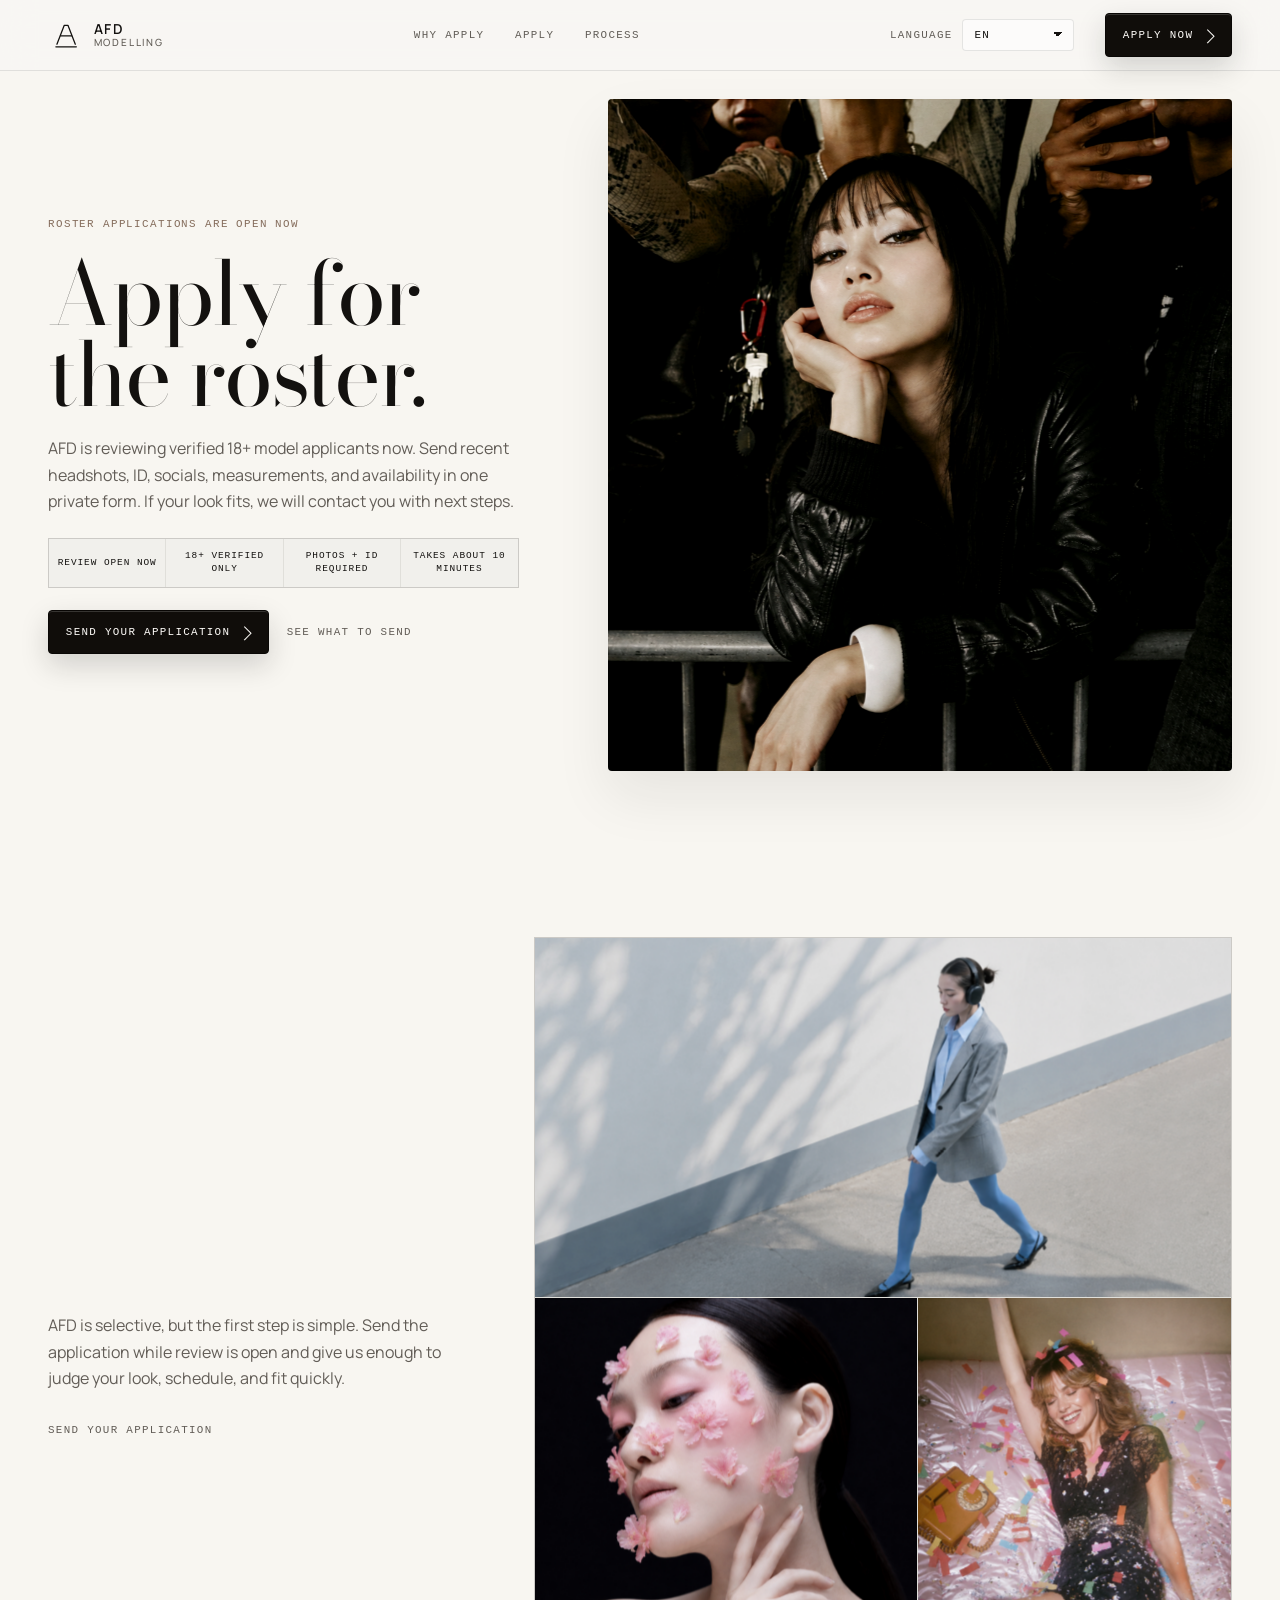
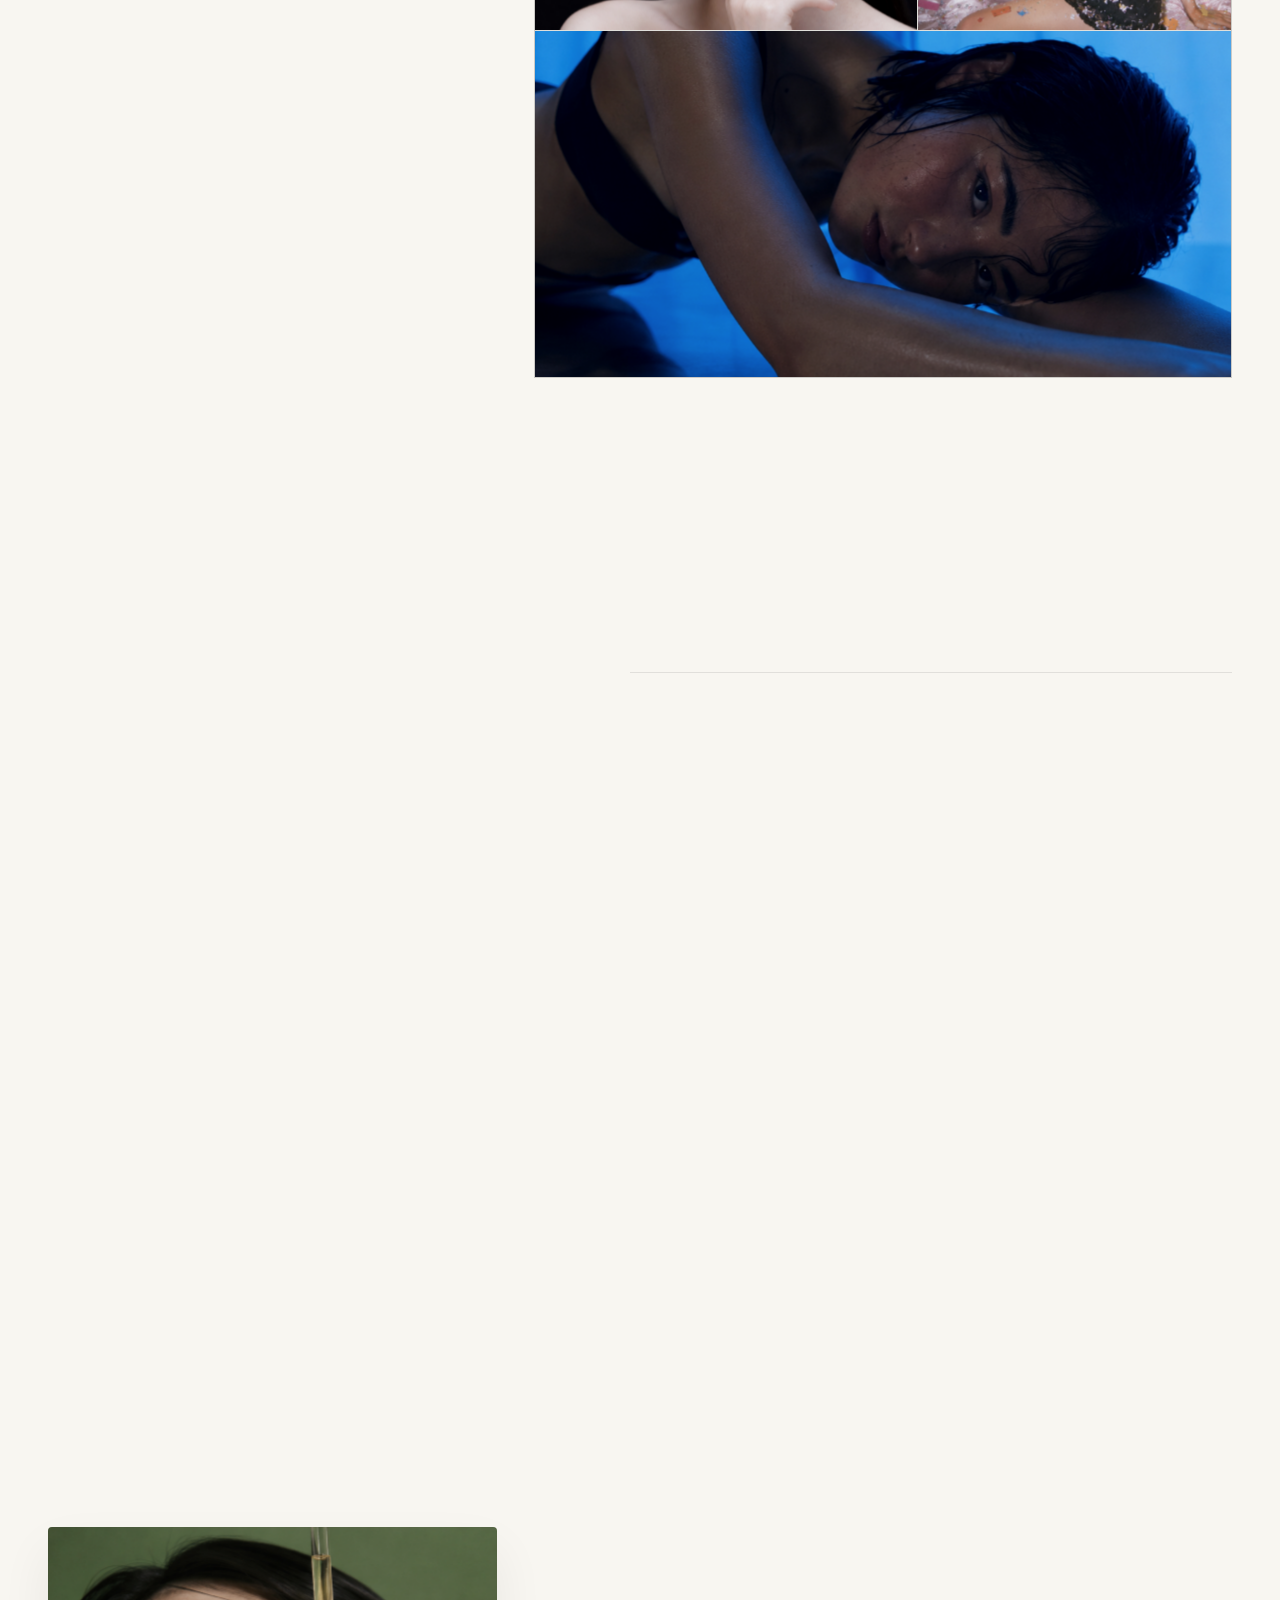
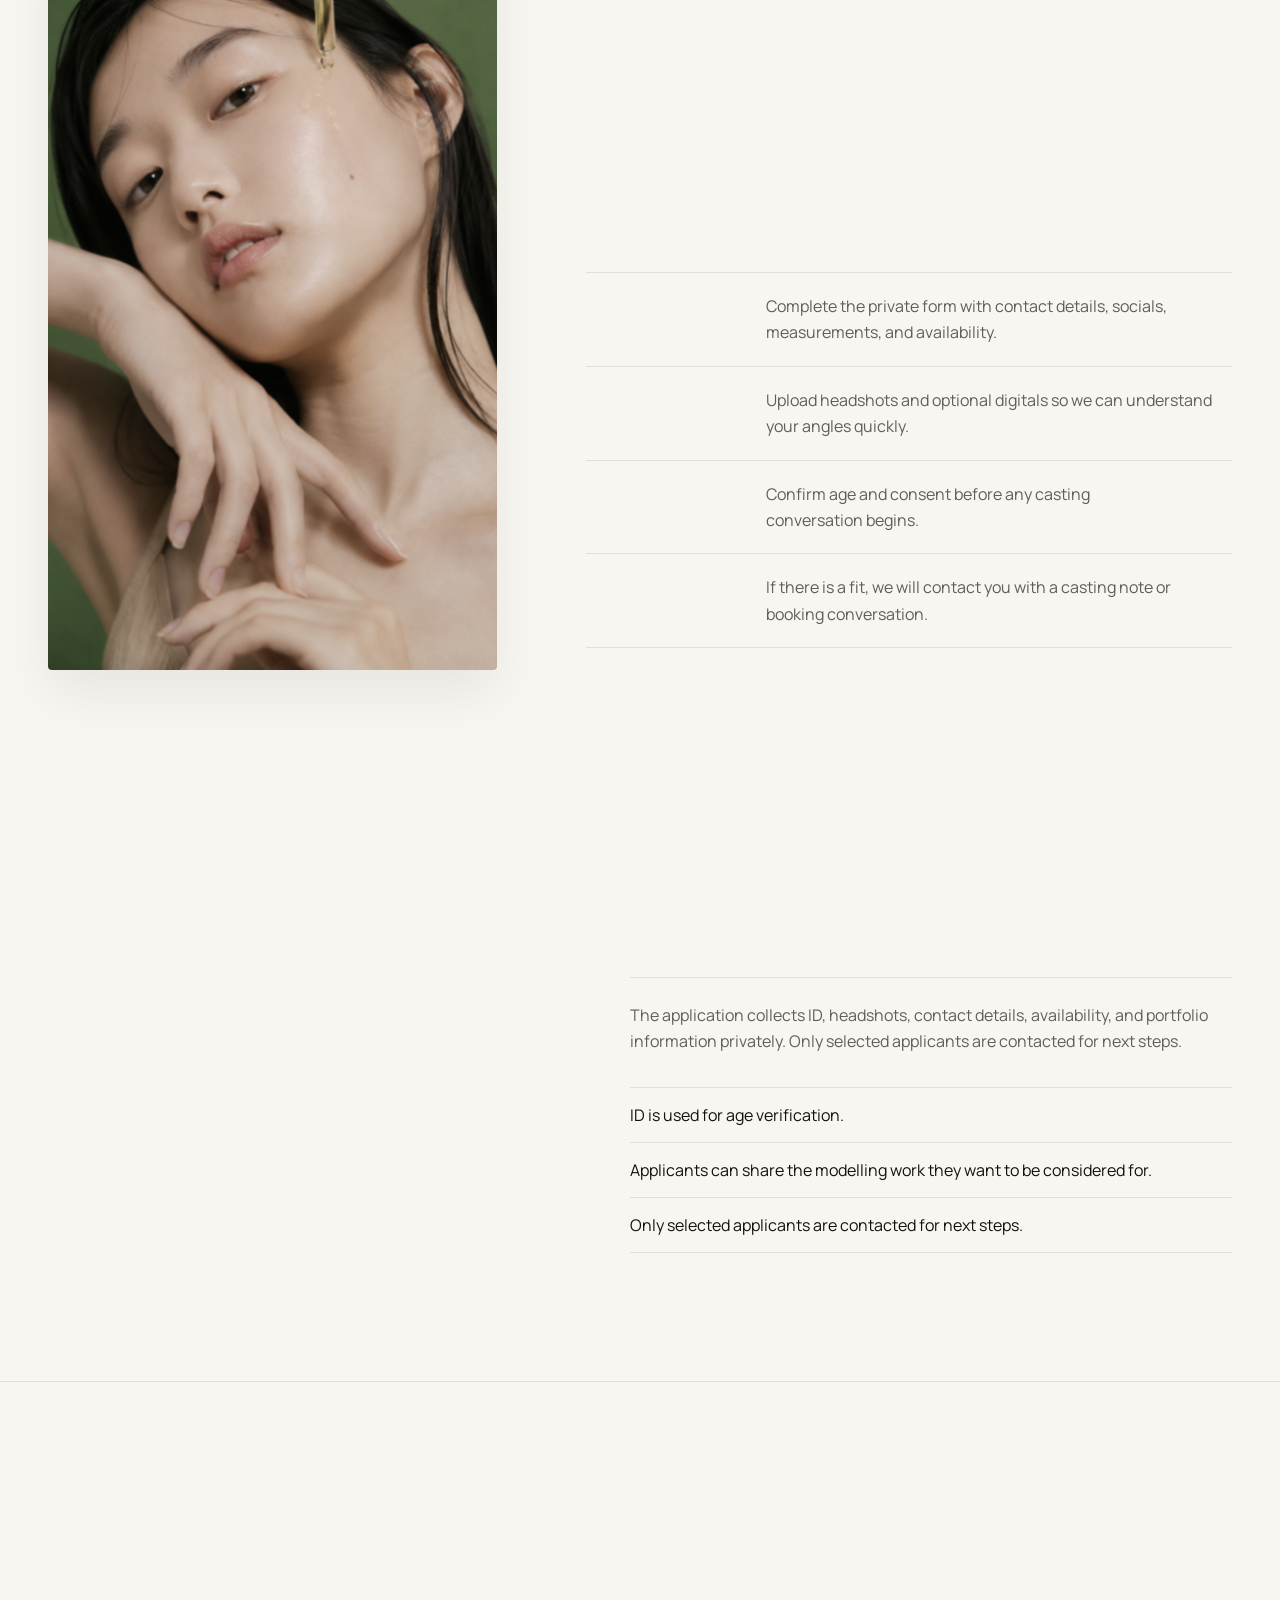
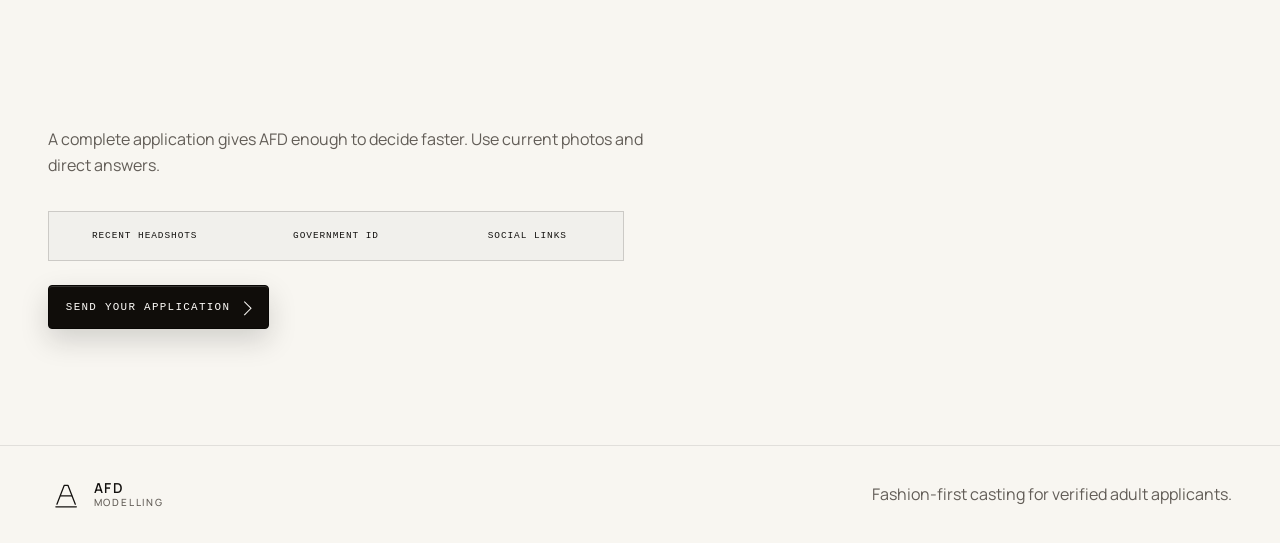
==== commit 88aced78: "Add Google Analytics tracking" ====
--- a/index.html
+++ b/index.html
@@ -14,6 +14,15 @@
       content="Send recent photos, ID verification, socials, measurements, and availability in one private application."
     />
     <meta property="og:type" content="website" />
+    <script async src="https://www.googletagmanager.com/gtag/js?id=G-JN998S4FR6"></script>
+    <script>
+      window.dataLayer = window.dataLayer || [];
+      function gtag() {
+        dataLayer.push(arguments);
+      }
+      gtag("js", new Date());
+      gtag("config", "G-JN998S4FR6");
+    </script>
     <link rel="preconnect" href="https://fonts.googleapis.com" />
     <link rel="preconnect" href="https://fonts.gstatic.com" crossorigin />
     <link
@@ -233,6 +242,6 @@
       <p data-i18n="footerText">Fashion-first casting for verified adult applicants.</p>
     </footer>
 
-    <script src="script.js?v=cta-form-link"></script>
+    <script src="script.js?v=analytics-ga4"></script>
   </body>
 </html>
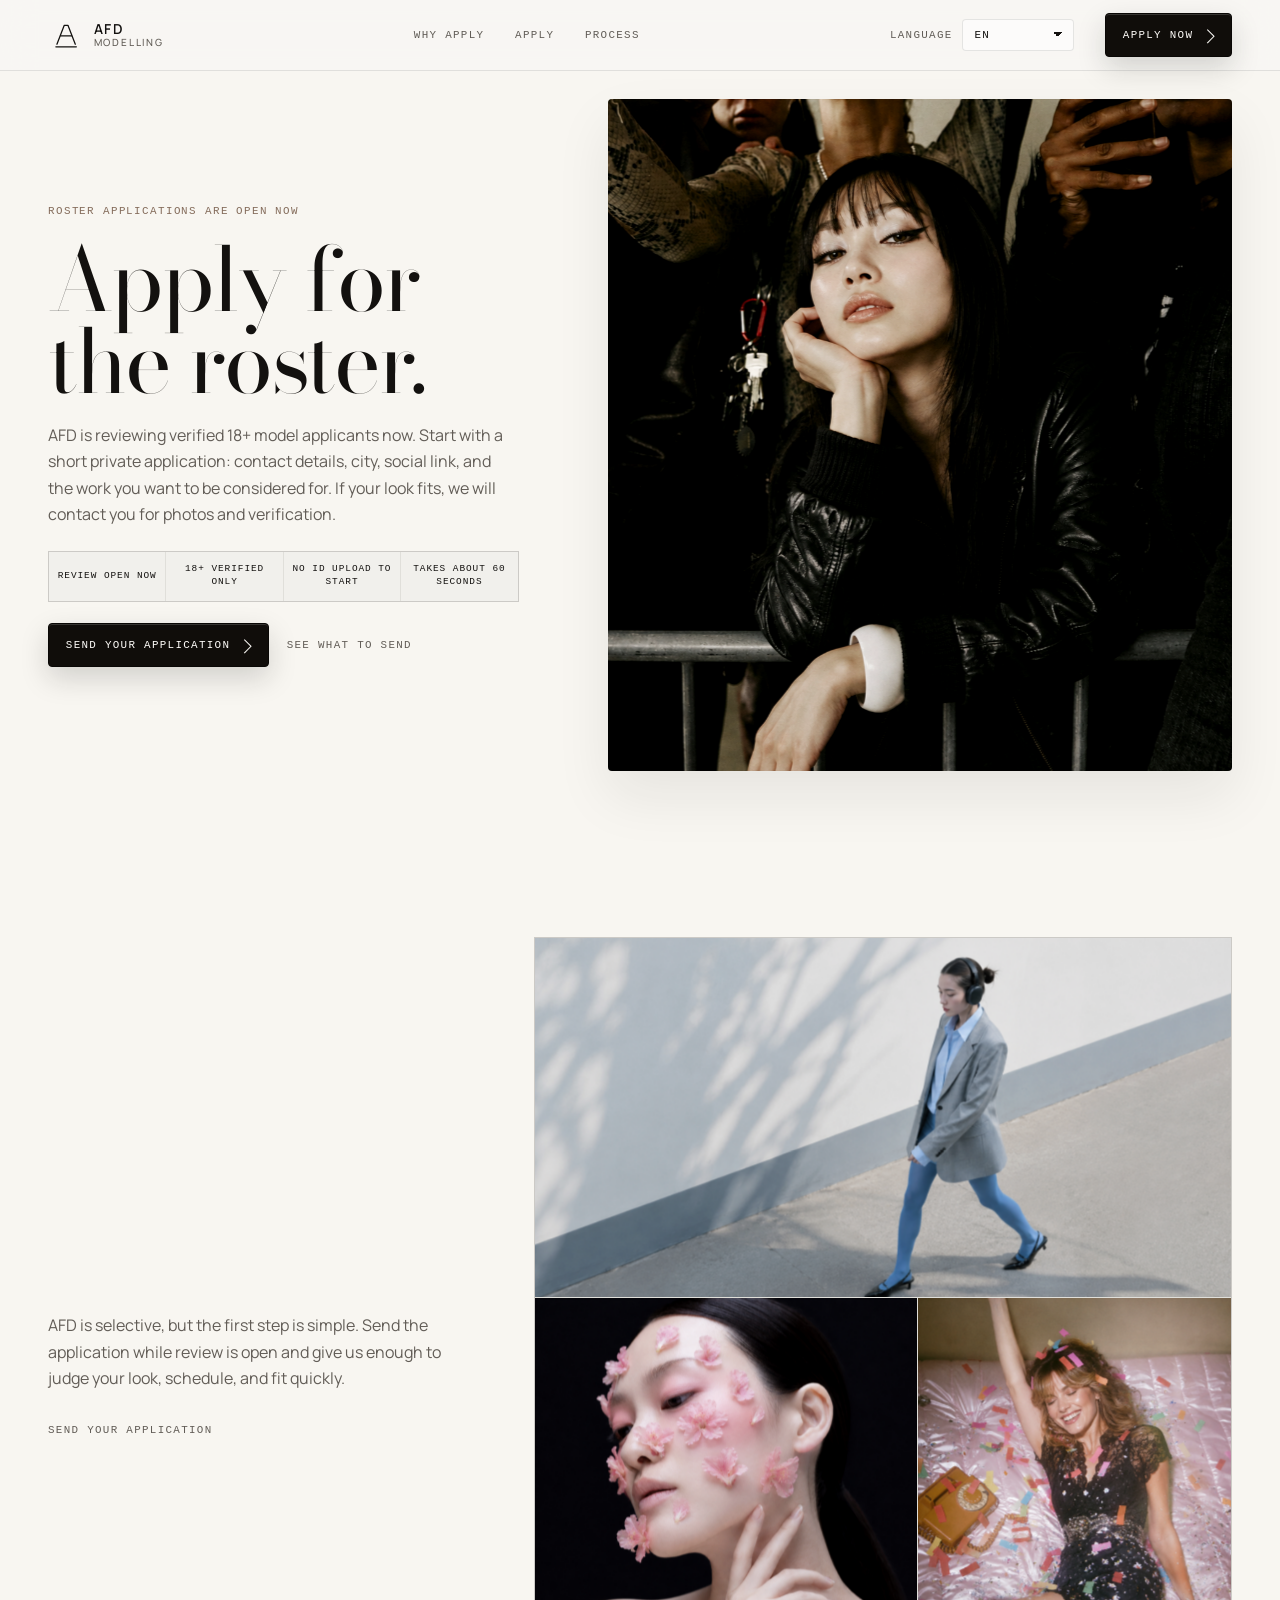
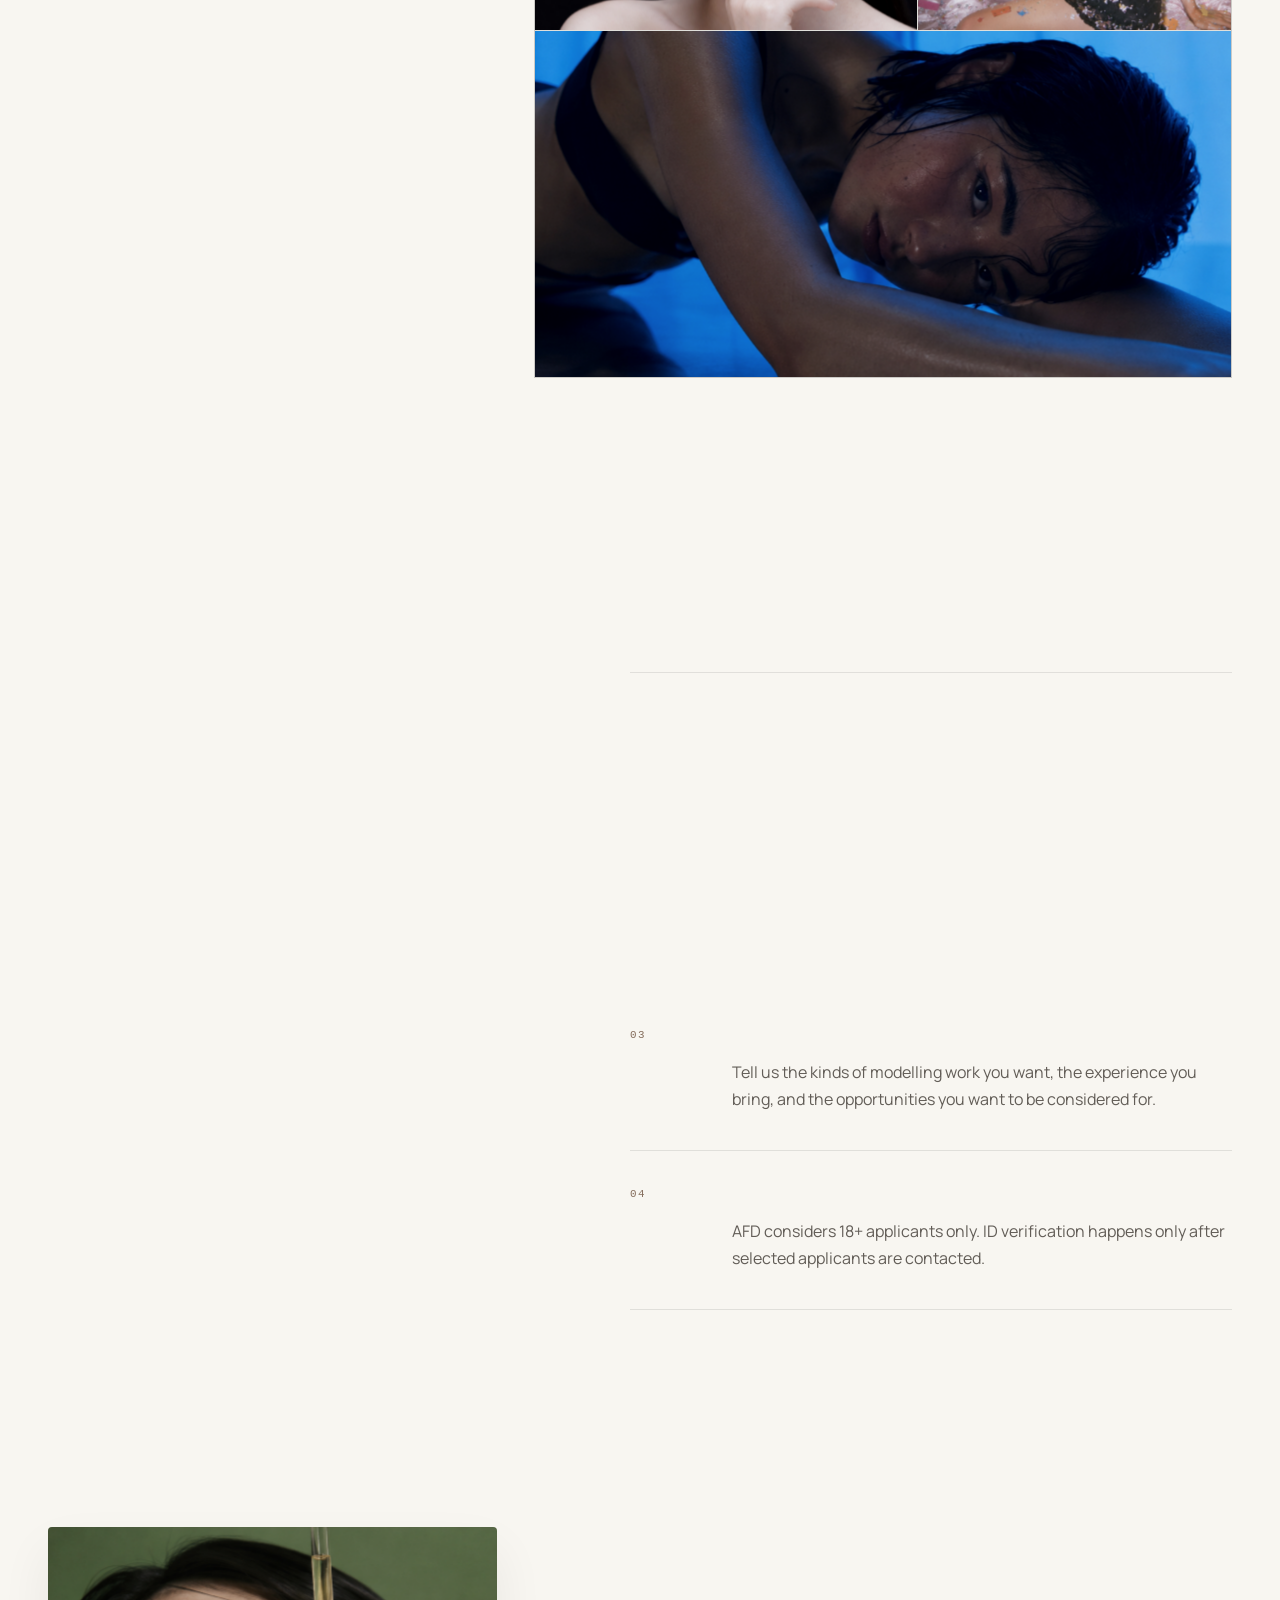
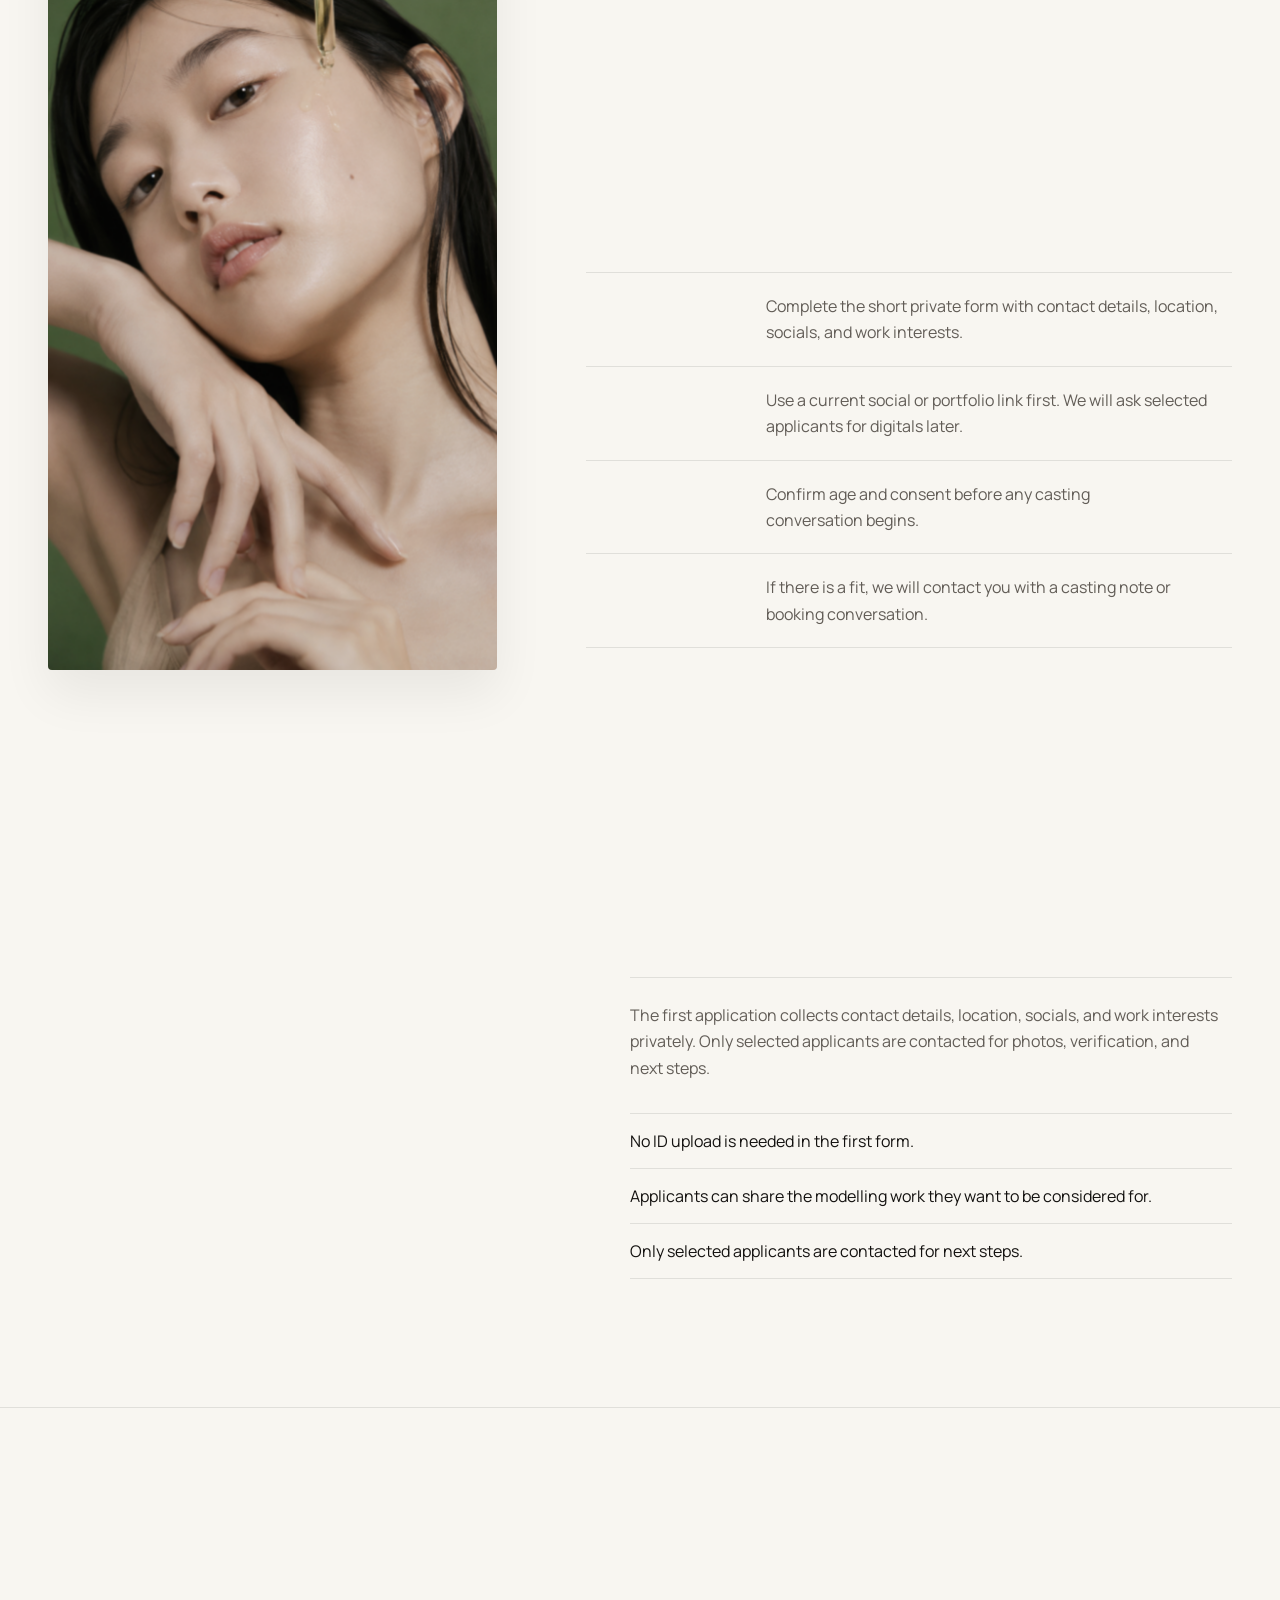
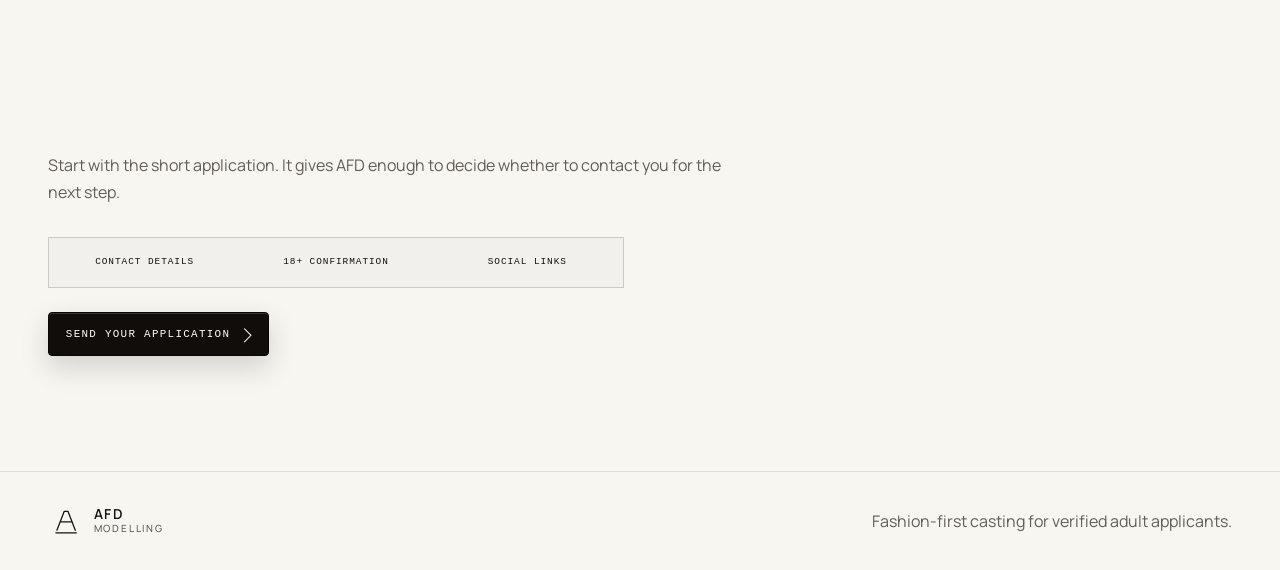
==== commit a5ec919c: "Add branded short application form" ====
--- a/index.html
+++ b/index.html
@@ -29,7 +29,7 @@
       href="https://fonts.googleapis.com/css2?family=Bodoni+Moda:opsz,wght@6..96,500;6..96,600&family=Manrope:wght@400;500;600;700&display=swap"
       rel="stylesheet"
     />
-    <link rel="stylesheet" href="styles.css?v=no-language-flag" />
+    <link rel="stylesheet" href="styles.css?v=lead-form" />
   </head>
   <body>
     <a class="skip-link" href="#main" data-i18n="skip">Skip to content</a>
@@ -242,6 +242,6 @@
       <p data-i18n="footerText">Fashion-first casting for verified adult applicants.</p>
     </footer>
 
-    <script src="script.js?v=analytics-ga4"></script>
+    <script src="script.js?v=lead-form"></script>
   </body>
 </html>
--- a/styles.css
+++ b/styles.css
@@ -323,6 +323,10 @@
   cursor: not-allowed;
 }
 
+button {
+  font: inherit;
+}
+
 main {
   width: 100%;
 }
@@ -743,6 +747,242 @@
   text-align: right;
 }
 
+.application-page {
+  background: var(--canvas);
+}
+
+.application-nav {
+  grid-template-columns: auto 1fr;
+}
+
+.application-shell {
+  display: grid;
+  grid-template-columns: minmax(0, 0.78fr) minmax(28rem, 1fr);
+  gap: clamp(2rem, 6vw, 7rem);
+  width: min(1440px, 100%);
+  margin: 0 auto;
+  padding: clamp(2.5rem, 6vw, 6.5rem) clamp(1rem, 4vw, 3rem) clamp(4rem, 7vw, 7rem);
+}
+
+.application-intro {
+  position: sticky;
+  top: 7rem;
+  align-self: start;
+  max-width: 39rem;
+}
+
+.application-intro h1 {
+  max-width: 9.4ch;
+}
+
+.application-intro p {
+  max-width: 34rem;
+}
+
+.application-facts {
+  display: grid;
+  grid-template-columns: repeat(3, minmax(0, 1fr));
+  gap: 1px;
+  margin-top: 1.6rem;
+  border: 1px solid var(--line);
+  background: var(--line);
+}
+
+.application-facts span {
+  display: grid;
+  min-height: 3.1rem;
+  place-items: center;
+  background: rgba(255, 255, 251, 0.6);
+  color: var(--ink);
+  font-family: var(--mono);
+  font-size: 0.58rem;
+  letter-spacing: 0.1em;
+  line-height: 1.35;
+  padding: 0.25rem 0.4rem;
+  text-align: center;
+  text-transform: uppercase;
+}
+
+.application-panel {
+  border: 1px solid var(--line);
+  border-radius: 6px;
+  background: oklch(0.992 0.004 86);
+  box-shadow: 0 1.5rem 4rem rgba(22, 22, 22, 0.08);
+  padding: clamp(1.25rem, 3vw, 2.7rem);
+}
+
+.form-heading {
+  margin-bottom: clamp(1.4rem, 3vw, 2.4rem);
+}
+
+.form-heading h2,
+.form-success h2 {
+  max-width: 10ch;
+  margin-bottom: 0.7rem;
+  font-size: clamp(2.35rem, 4.2vw, 4.7rem);
+  line-height: 0.94;
+}
+
+.form-heading p,
+.form-footnote,
+.form-success p {
+  max-width: 42rem;
+}
+
+.lead-form {
+  display: grid;
+  gap: 1.05rem;
+}
+
+.field-grid {
+  display: grid;
+  grid-template-columns: repeat(2, minmax(0, 1fr));
+  gap: 1rem;
+}
+
+.form-field,
+.choice-field,
+.consent-check {
+  min-width: 0;
+}
+
+.form-field {
+  display: grid;
+  gap: 0.45rem;
+}
+
+.form-field-wide {
+  width: 100%;
+}
+
+.form-field span,
+.choice-field legend {
+  color: var(--ink);
+  font-size: 0.78rem;
+  font-weight: 700;
+  letter-spacing: 0.04em;
+}
+
+.form-field input,
+.form-field select {
+  width: 100%;
+  min-height: 3rem;
+  border: 1px solid rgba(22, 22, 22, 0.14);
+  border-radius: 4px;
+  background: rgba(255, 255, 251, 0.74);
+  color: var(--ink);
+  font: 500 1rem/1.35 var(--sans);
+  padding: 0.82rem 0.9rem;
+  transition:
+    border-color 180ms var(--ease),
+    background-color 180ms var(--ease),
+    box-shadow 180ms var(--ease);
+}
+
+.form-field input:focus,
+.form-field select:focus {
+  outline: none;
+  border-color: rgba(22, 22, 22, 0.34);
+  background: var(--paper);
+  box-shadow: 0 0 0 3px rgba(95, 76, 55, 0.12);
+}
+
+.choice-field {
+  display: flex;
+  flex-wrap: wrap;
+  gap: 0.65rem;
+  border: 0;
+  margin: 0.25rem 0 0;
+  padding: 0;
+}
+
+.choice-field legend {
+  width: 100%;
+  margin-bottom: 0.1rem;
+}
+
+.choice-field label,
+.consent-check {
+  display: inline-flex;
+  align-items: center;
+  gap: 0.55rem;
+  border: 1px solid rgba(22, 22, 22, 0.12);
+  border-radius: 999px;
+  background: rgba(255, 255, 251, 0.62);
+  color: var(--ink);
+  cursor: pointer;
+  font-size: 0.92rem;
+  font-weight: 600;
+  line-height: 1.25;
+  padding: 0.76rem 0.9rem;
+  transition:
+    border-color 180ms var(--ease),
+    background-color 180ms var(--ease),
+    transform 180ms var(--ease);
+}
+
+.choice-field label:hover,
+.consent-check:hover {
+  border-color: rgba(22, 22, 22, 0.24);
+  background: var(--paper);
+  transform: translateY(-1px);
+}
+
+.choice-field input,
+.consent-check input {
+  width: 1rem;
+  height: 1rem;
+  accent-color: oklch(0.24 0.015 70);
+}
+
+.compact-choice label {
+  min-width: 3.1rem;
+  justify-content: center;
+}
+
+.consent-check {
+  border-radius: 4px;
+  margin-top: 0.25rem;
+  padding: 0.95rem;
+}
+
+.form-error {
+  min-height: 1.4rem;
+  margin: -0.15rem 0 0;
+  color: oklch(0.42 0.11 28);
+  font-size: 0.9rem;
+  line-height: 1.45;
+}
+
+.form-submit {
+  width: fit-content;
+  border: 0;
+  cursor: pointer;
+}
+
+.form-submit:disabled {
+  cursor: wait;
+  opacity: 0.72;
+}
+
+.form-footnote {
+  margin: -0.2rem 0 0;
+  font-size: 0.9rem;
+}
+
+.form-success {
+  padding: clamp(1rem, 2vw, 2rem) 0;
+}
+
+.submit-frame {
+  position: absolute;
+  width: 1px;
+  height: 1px;
+  border: 0;
+  opacity: 0;
+  pointer-events: none;
+}
+
 .reveal {
   --reveal-y: 0.9rem;
   opacity: 0;
@@ -890,12 +1130,14 @@
   .hero,
   .point-of-view,
   .split-section,
-  .process {
+  .process,
+  .application-shell {
     grid-template-columns: 1fr;
   }
 
   .section-copy,
-  .pov-copy {
+  .pov-copy,
+  .application-intro {
     position: static;
   }
 
@@ -919,6 +1161,14 @@
   .image-strip figure:nth-child(4) {
     grid-column: span 2;
     height: clamp(18rem, 44vw, 30rem);
+  }
+
+  .application-shell {
+    padding-top: 2.4rem;
+  }
+
+  .application-intro h1 {
+    max-width: 10.5ch;
   }
 }
 
@@ -984,6 +1234,7 @@
   .point-of-view,
   .split-section,
   .process,
+  .application-shell,
   .final-cta,
   .site-footer {
     padding-right: 1rem;
@@ -994,6 +1245,40 @@
     min-height: auto;
     padding-top: 1.25rem;
     padding-bottom: 3rem;
+  }
+
+  .application-page {
+    background: var(--canvas);
+  }
+
+  .application-shell {
+    gap: 2rem;
+    padding-bottom: 3rem;
+  }
+
+  .application-panel {
+    padding: 1rem;
+  }
+
+  .application-facts,
+  .field-grid {
+    grid-template-columns: 1fr;
+  }
+
+  .form-heading h2,
+  .form-success h2 {
+    max-width: 11ch;
+    font-size: clamp(2.45rem, 12vw, 3.9rem);
+  }
+
+  .choice-field label,
+  .consent-check {
+    width: 100%;
+  }
+
+  .compact-choice label {
+    width: auto;
+    flex: 1 1 3.1rem;
   }
 
   .point-of-view {
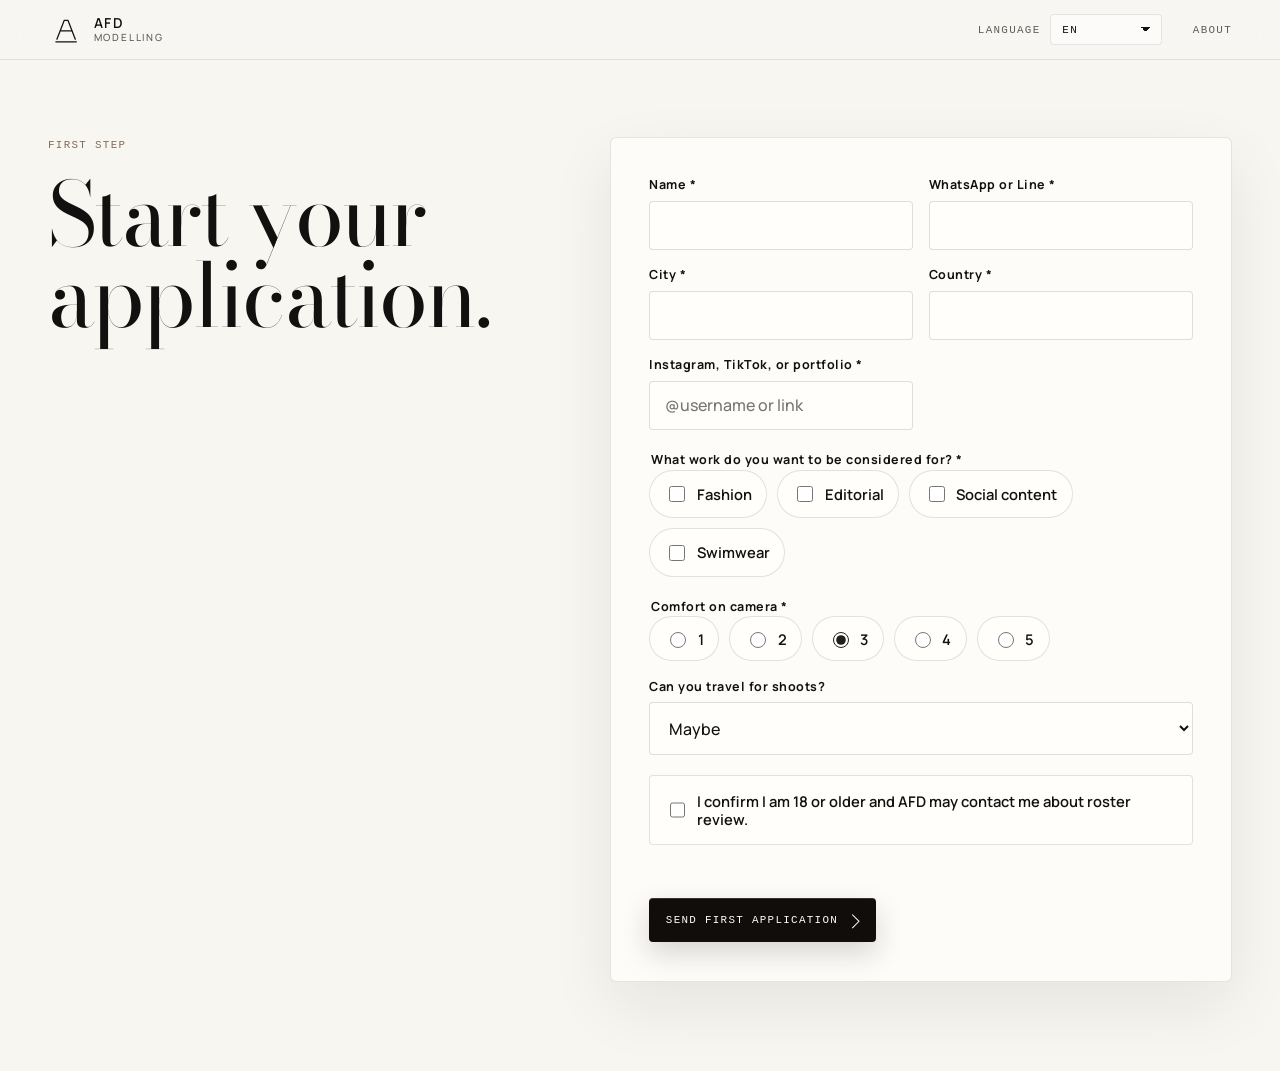
==== commit 7bb45073: "Make application form the homepage" ====
--- a/index.html
+++ b/index.html
@@ -3,15 +3,15 @@
   <head>
     <meta charset="utf-8" />
     <meta name="viewport" content="width=device-width, initial-scale=1" />
-    <title>AFD Modelling | Apply Now</title>
+    <title>Start Your Application | AFD Modelling</title>
     <meta
       name="description"
-      content="Apply to AFD Modelling while roster review is open for verified 18+ model applicants."
+      content="Start a short private application for the AFD Modelling roster. Takes about 60 seconds."
     />
-    <meta property="og:title" content="AFD Modelling | Apply Now" />
+    <meta property="og:title" content="Start Your Application | AFD Modelling" />
     <meta
       property="og:description"
-      content="Send recent photos, ID verification, socials, measurements, and availability in one private application."
+      content="Send contact details, location, socials, and the modelling work you want to be considered for."
     />
     <meta property="og:type" content="website" />
     <script async src="https://www.googletagmanager.com/gtag/js?id=G-JN998S4FR6"></script>
@@ -31,12 +31,12 @@
     />
     <link rel="stylesheet" href="styles.css?v=lead-form" />
   </head>
-  <body>
-    <a class="skip-link" href="#main" data-i18n="skip">Skip to content</a>
+  <body class="application-page">
+    <a class="skip-link" href="#application-form" data-i18n="skip">Skip to form</a>
 
-    <header class="site-header" aria-label="Primary navigation" data-i18n-attr="aria-label:ariaPrimary">
-      <nav class="nav-shell">
-        <a class="brand" href="#main" aria-label="AFD Modelling home" data-i18n-attr="aria-label:ariaHome">
+    <header class="site-header" aria-label="Application navigation" data-i18n-attr="aria-label:ariaApplicationNav">
+      <nav class="nav-shell application-nav">
+        <a class="brand" href="./" aria-label="AFD Modelling home" data-i18n-attr="aria-label:ariaHome">
           <svg class="brand-mark" viewBox="0 0 64 64" aria-hidden="true">
             <path d="M17 50 31 14h7l14 36" />
             <path d="M24 34h21" />
@@ -47,12 +47,6 @@
             <small>Modelling</small>
           </span>
         </a>
-
-        <div class="nav-links" aria-label="Page sections" data-i18n-attr="aria-label:ariaSections">
-          <a href="#point-of-view" data-i18n="navPoint">Why apply</a>
-          <a href="#standards" data-i18n="navStandards">Apply</a>
-          <a href="#process" data-i18n="navProcess">Process</a>
-        </div>
 
         <div class="nav-actions">
           <label class="language-control">
@@ -66,182 +60,121 @@
               <option value="ru">Русский</option>
             </select>
           </label>
-          <a class="nav-cta apply-link" href="#" target="_blank" rel="noopener" data-i18n="navApply">Apply now</a>
+          <a class="text-link" href="about/" data-i18n="aboutLink">About</a>
         </div>
       </nav>
     </header>
 
-    <main id="main">
-      <section class="hero" aria-labelledby="hero-title">
-        <div class="hero-copy reveal">
-          <p class="kicker" data-i18n="heroKicker">Roster applications are open now</p>
-          <h1 id="hero-title" data-i18n="heroTitle">Apply for the roster.</h1>
-          <p class="hero-text" data-i18n="heroText">
-            AFD is reviewing verified 18+ model applicants now. Send recent headshots, ID, socials, measurements,
-            and availability in one private form. If your look fits, we will contact you with next steps.
-          </p>
+    <main class="application-shell">
+      <section class="application-intro" aria-labelledby="apply-title">
+        <p class="kicker" data-i18n="introKicker">First step</p>
+        <h1 id="apply-title" data-i18n="introTitle">Start your application.</h1>
+      </section>
 
-          <div class="hero-facts" aria-label="Application basics" data-i18n-attr="aria-label:ariaBasics">
-            <span data-i18n="heroFactOne">Review open now</span>
-            <span data-i18n="heroFactTwo">18+ verified only</span>
-            <span data-i18n="heroFactThree">Photos + ID required</span>
-            <span data-i18n="heroFactFour">Takes about 10 minutes</span>
+      <section class="application-panel" aria-label="Application form" data-i18n-attr="aria-label:formAria">
+        <form
+          id="application-form"
+          class="lead-form"
+          action="https://docs.google.com/forms/d/e/1FAIpQLSeE1DC8n8UpSep2PqP_bSqdcH5NI6pu5IWo3qezEb0fUZCfqw/formResponse"
+          method="POST"
+          target="afd-submit-frame"
+          novalidate
+        >
+          <input type="hidden" name="fvv" value="1" />
+          <input type="hidden" name="partialResponse" value='[null,null,"-738834209123340570"]' />
+          <input type="hidden" name="pageHistory" value="0" />
+          <input type="hidden" name="fbzx" value="-738834209123340570" />
+          <input type="hidden" name="submissionTimestamp" value="-1" />
+          <input type="hidden" name="entry.1042708588" value="Yes" />
+          <input type="hidden" name="entry.443918261" value="Not collected on website form" />
+          <input type="hidden" name="entry.1062810293" data-location-field />
+          <input type="hidden" name="entry.1720834154_sentinel" />
+
+          <div class="field-grid">
+            <label class="form-field">
+              <span data-i18n="nameLabel">Name *</span>
+              <input name="entry.1805060100" autocomplete="name" required />
+            </label>
+
+            <label class="form-field">
+              <span data-i18n="contactLabel">WhatsApp or Line *</span>
+              <input name="entry.1389442767" autocomplete="tel" required />
+            </label>
+
+            <label class="form-field">
+              <span data-i18n="cityLabel">City *</span>
+              <input name="city" autocomplete="address-level2" required />
+            </label>
+
+            <label class="form-field">
+              <span data-i18n="countryLabel">Country *</span>
+              <input name="country" autocomplete="country-name" required />
+            </label>
+
+            <label class="form-field">
+              <span data-i18n="socialLabel">Instagram, TikTok, or portfolio *</span>
+              <input
+                name="entry.49493842"
+                inputmode="url"
+                placeholder="@username or link"
+                data-i18n-attr="placeholder:socialPlaceholder"
+                required
+              />
+            </label>
           </div>
 
-          <div class="hero-actions">
-            <a class="button apply-link" href="#" target="_blank" rel="noopener" data-i18n="applyModel">
-              Send your application
-            </a>
-            <a class="text-link" href="#standards" data-i18n="reviewStandards">See what to send</a>
-          </div>
+          <fieldset class="choice-field" data-work-options>
+            <legend data-i18n="workLegend">What work do you want to be considered for? *</legend>
+            <label><input type="checkbox" name="entry.1720834154" value="Fashion" /> <span data-i18n="workFashion">Fashion</span></label>
+            <label><input type="checkbox" name="entry.1720834154" value="Editorial" /> <span data-i18n="workEditorial">Editorial</span></label>
+            <label><input type="checkbox" name="entry.1720834154" value="Social media influencer videos" /> <span data-i18n="workSocial">Social content</span></label>
+            <label><input type="checkbox" name="entry.1720834154" value="Swimwear" /> <span data-i18n="workSwimwear">Swimwear</span></label>
+          </fieldset>
+
+          <fieldset class="choice-field compact-choice">
+            <legend data-i18n="comfortLegend">Comfort on camera *</legend>
+            <label><input type="radio" name="entry.1772006111" value="1" required /> 1</label>
+            <label><input type="radio" name="entry.1772006111" value="2" /> 2</label>
+            <label><input type="radio" name="entry.1772006111" value="3" checked /> 3</label>
+            <label><input type="radio" name="entry.1772006111" value="4" /> 4</label>
+            <label><input type="radio" name="entry.1772006111" value="5" /> 5</label>
+          </fieldset>
+
+          <label class="form-field form-field-wide">
+            <span data-i18n="travelLabel">Can you travel for shoots?</span>
+            <select name="entry.895753629">
+              <option value="Maybe" data-i18n="maybe">Maybe</option>
+              <option value="Yes" data-i18n="yes">Yes</option>
+              <option value="No" data-i18n="no">No</option>
+            </select>
+          </label>
+
+          <label class="consent-check">
+            <input type="checkbox" name="age_confirmed" required />
+            <span data-i18n="consentLabel">I confirm I am 18 or older and AFD may contact me about roster review.</span>
+          </label>
+
+          <p class="form-error" id="form-error" role="alert"></p>
+
+          <button class="button form-submit" type="submit" data-i18n="submitButton">Send first application</button>
+        </form>
+
+        <div class="form-success" id="form-success" aria-live="polite" hidden>
+          <p class="kicker" data-i18n="successKicker">Application sent</p>
+          <h2 data-i18n="successTitle">We have your first details.</h2>
+          <p data-i18n="successText">If your look fits the roster, AFD will contact you privately for the next step.</p>
+          <a class="text-link" href="about/" data-i18n="returnToSite">Return to site</a>
         </div>
 
-        <div class="hero-media reveal" aria-label="AFD Modelling editorial preview" data-i18n-attr="aria-label:ariaPreview">
-          <img src="image 4.jpg" alt="Editorial model portrait in a dark backstage casting environment" data-i18n-attr="alt:altHero" />
-        </div>
-      </section>
-
-      <section id="point-of-view" class="point-of-view" aria-labelledby="pov-title">
-        <div class="pov-copy reveal">
-          <p class="kicker" data-i18n="povKicker">Why apply now</p>
-          <h2 id="pov-title" data-i18n="povTitle">If your look fits, we want to see it.</h2>
-          <p data-i18n="povText">
-            AFD is selective, but the first step is simple. Send the application while review is open and give us
-            enough to judge your look, schedule, and fit quickly.
-          </p>
-          <a class="text-link apply-link" href="#" target="_blank" rel="noopener" data-i18n="povLink">Send your application</a>
-        </div>
-
-        <div class="image-strip reveal" aria-label="AFD Modelling image direction" data-i18n-attr="aria-label:ariaImageDirection">
-          <figure>
-            <img src="image 1.jpg" alt="Model walking through a minimal architectural setting" data-i18n-attr="alt:altImageOne" />
-          </figure>
-          <figure>
-            <img src="image 2.jpg" alt="Beauty portrait with soft floral styling" data-i18n-attr="alt:altImageTwo" />
-          </figure>
-          <figure>
-            <img src="image 3.jpg" alt="Model styled on a satin set with editorial lighting" data-i18n-attr="alt:altImageThree" />
-          </figure>
-          <figure>
-            <img src="image 5.jpg" alt="Blue-lit editorial model portrait on a reflective set" data-i18n-attr="alt:altImageFour" />
-          </figure>
-        </div>
-      </section>
-
-      <section id="standards" class="split-section" aria-labelledby="standards-title">
-        <div class="section-copy reveal">
-          <p class="kicker" data-i18n="standardsKicker">What to send</p>
-          <h2 id="standards-title" data-i18n="standardsTitle">Have these ready before you start.</h2>
-        </div>
-
-        <div class="row-list">
-          <article class="info-row reveal">
-            <span>01</span>
-            <div>
-              <h3 data-i18n="standardOneTitle">Current photos</h3>
-              <p data-i18n="standardOneText">Clear headshot, profile, and full-body photos shot in natural light. Keep it current, simple, and true to you.</p>
-            </div>
-          </article>
-          <article class="info-row reveal">
-            <span>02</span>
-            <div>
-              <h3 data-i18n="standardTwoTitle">Your market</h3>
-              <p data-i18n="standardTwoText">Tell us where you are based, how often you can shoot, and whether travel is realistic.</p>
-            </div>
-          </article>
-          <article class="info-row reveal">
-            <span>03</span>
-            <div>
-              <h3 data-i18n="standardThreeTitle">Your goals</h3>
-              <p data-i18n="standardThreeText">Tell us the kinds of modelling work you want, the experience you bring, and the opportunities you want to be considered for.</p>
-            </div>
-          </article>
-          <article class="info-row reveal">
-            <span>04</span>
-            <div>
-              <h3 data-i18n="standardFourTitle">Verification</h3>
-              <p data-i18n="standardFourText">AFD considers 18+ applicants only. A clear ID image is required in the private form.</p>
-            </div>
-          </article>
-        </div>
-      </section>
-
-      <section id="process" class="process" aria-labelledby="process-title">
-        <div class="process-image reveal">
-          <img src="image 6.jpg" alt="Close beauty portrait with green backdrop and skincare styling" data-i18n-attr="alt:altProcess" />
-        </div>
-
-        <div class="process-content reveal">
-          <p class="kicker" data-i18n="processKicker">How review works</p>
-          <h2 id="process-title" data-i18n="processTitle">Submit once. We review fast and privately.</h2>
-          <ol class="steps" aria-label="Application process steps" data-i18n-attr="aria-label:ariaSteps">
-            <li>
-              <span data-i18n="stepOneTitle">Start the form</span>
-              <p data-i18n="stepOneText">Complete the private form with contact details, socials, measurements, and availability.</p>
-            </li>
-            <li>
-              <span data-i18n="stepTwoTitle">Upload your look</span>
-              <p data-i18n="stepTwoText">Upload headshots and optional digitals so we can understand your angles quickly.</p>
-            </li>
-            <li>
-              <span data-i18n="stepThreeTitle">Confirm eligibility</span>
-              <p data-i18n="stepThreeText">Confirm age and consent before any casting conversation begins.</p>
-            </li>
-            <li>
-              <span data-i18n="stepFourTitle">Watch for next steps</span>
-              <p data-i18n="stepFourText">If there is a fit, we will contact you with a casting note or booking conversation.</p>
-            </li>
-          </ol>
-        </div>
-      </section>
-
-      <section id="privacy" class="split-section privacy" aria-labelledby="privacy-title">
-        <div class="section-copy reveal">
-          <p class="kicker" data-i18n="privacyKicker">Private by default</p>
-          <h2 id="privacy-title" data-i18n="privacyTitle">Your ID and details stay private.</h2>
-        </div>
-
-        <div class="privacy-note reveal">
-          <p data-i18n="privacyText">
-            The application collects ID, headshots, contact details, availability, and portfolio information privately.
-            Only selected applicants are contacted for next steps.
-          </p>
-          <ul>
-            <li data-i18n="privacyOne">ID is used for age verification.</li>
-            <li data-i18n="privacyTwo">Applicants can share the modelling work they want to be considered for.</li>
-            <li data-i18n="privacyThree">Only selected applicants are contacted for next steps.</li>
-          </ul>
-        </div>
-      </section>
-
-      <section class="final-cta reveal" aria-labelledby="cta-title">
-        <p class="kicker" data-i18n="ctaKicker">Applications are open now</p>
-        <h2 id="cta-title" data-i18n="ctaTitle">Send your application today.</h2>
-        <p data-i18n="ctaText">A complete application gives AFD enough to decide faster. Use current photos and direct answers.</p>
-        <div class="cta-requirements" aria-label="Application checklist" data-i18n-attr="aria-label:ariaChecklist">
-          <span data-i18n="ctaReqOne">Recent headshots</span>
-          <span data-i18n="ctaReqTwo">Government ID</span>
-          <span data-i18n="ctaReqThree">Social links</span>
-        </div>
-        <a class="button apply-link" href="#" target="_blank" rel="noopener" data-i18n="applyModel">Send your application</a>
+        <iframe
+          class="submit-frame"
+          name="afd-submit-frame"
+          title="Application submission"
+          data-i18n-attr="title:submitFrameTitle"
+        ></iframe>
       </section>
     </main>
 
-    <footer class="site-footer">
-      <a class="brand footer-brand" href="#main" aria-label="AFD Modelling home" data-i18n-attr="aria-label:ariaHome">
-        <svg class="brand-mark" viewBox="0 0 64 64" aria-hidden="true">
-          <path d="M17 50 31 14h7l14 36" />
-          <path d="M24 34h21" />
-          <path d="M15 55h39" />
-        </svg>
-        <span>
-          <strong>AFD</strong>
-          <small>Modelling</small>
-        </span>
-      </a>
-      <p data-i18n="footerText">Fashion-first casting for verified adult applicants.</p>
-    </footer>
-
-    <script src="script.js?v=lead-form"></script>
+    <script src="apply/apply.js?v=lead-form"></script>
   </body>
 </html>
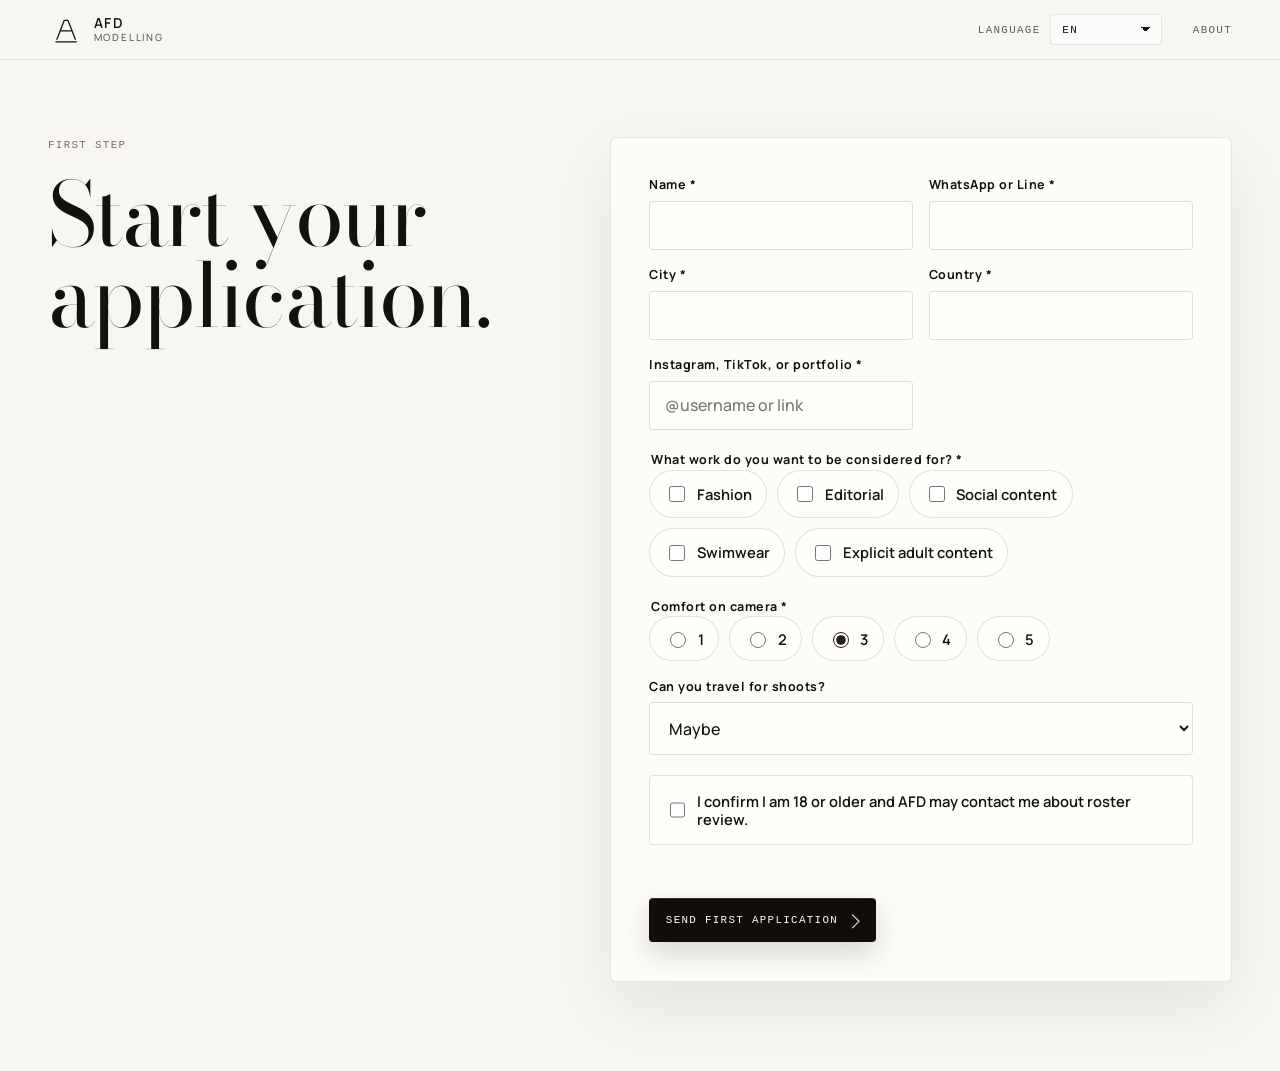
==== commit 37551936: "Make form success full page" ====
--- a/index.html
+++ b/index.html
@@ -159,7 +159,7 @@
           <button class="button form-submit" type="submit" data-i18n="submitButton">Send first application</button>
         </form>
 
-        <div class="form-success" id="form-success" aria-live="polite" hidden>
+        <div class="form-success" id="form-success" aria-live="polite" tabindex="-1" hidden>
           <p class="kicker" data-i18n="successKicker">Application sent</p>
           <h2 data-i18n="successTitle">We have your first details.</h2>
           <p data-i18n="successText">If your look fits the roster, AFD will contact you privately for the next step.</p>
--- a/styles.css
+++ b/styles.css
@@ -14,6 +14,10 @@
 
 * {
   box-sizing: border-box;
+}
+
+[hidden] {
+  display: none !important;
 }
 
 html {
@@ -974,6 +978,64 @@
   padding: clamp(1rem, 2vw, 2rem) 0;
 }
 
+.form-success:focus {
+  outline: none;
+}
+
+.application-page.is-application-sent {
+  min-height: 100vh;
+  background: var(--canvas);
+}
+
+.application-page.is-application-sent .site-header,
+.application-page.is-application-sent .application-intro {
+  display: none;
+}
+
+.application-page.is-application-sent .application-shell {
+  display: block;
+  width: min(100%, 1440px);
+  min-height: 100vh;
+  padding: clamp(1.1rem, 3.5vw, 2rem) clamp(1.25rem, 4vw, 4rem) clamp(3rem, 7vw, 6rem);
+}
+
+.application-page.is-application-sent .application-panel {
+  max-width: 46rem;
+  border: 0;
+  border-radius: 0;
+  background: transparent;
+  box-shadow: none;
+  padding: 0;
+}
+
+.application-page.is-application-sent .form-success {
+  padding: 0;
+}
+
+.application-page.is-application-sent .form-success h2 {
+  max-width: 9.5ch;
+  margin: 0 0 clamp(0.9rem, 2vw, 1.25rem);
+  font-size: clamp(4.25rem, 10vw, 7rem);
+  line-height: 0.9;
+}
+
+.application-page.is-application-sent .form-success p:not(.kicker) {
+  max-width: 42rem;
+  margin: 0 0 clamp(1.7rem, 4vw, 2.4rem);
+  color: var(--muted);
+  font-size: clamp(1.05rem, 2vw, 1.35rem);
+  line-height: 1.45;
+}
+
+.application-page.is-application-sent .form-success .kicker {
+  margin-bottom: clamp(1.15rem, 3vw, 1.6rem);
+  color: oklch(0.42 0.05 55);
+}
+
+.application-page.is-application-sent .form-success .text-link {
+  display: inline-block;
+}
+
 .submit-frame {
   position: absolute;
   width: 1px;
